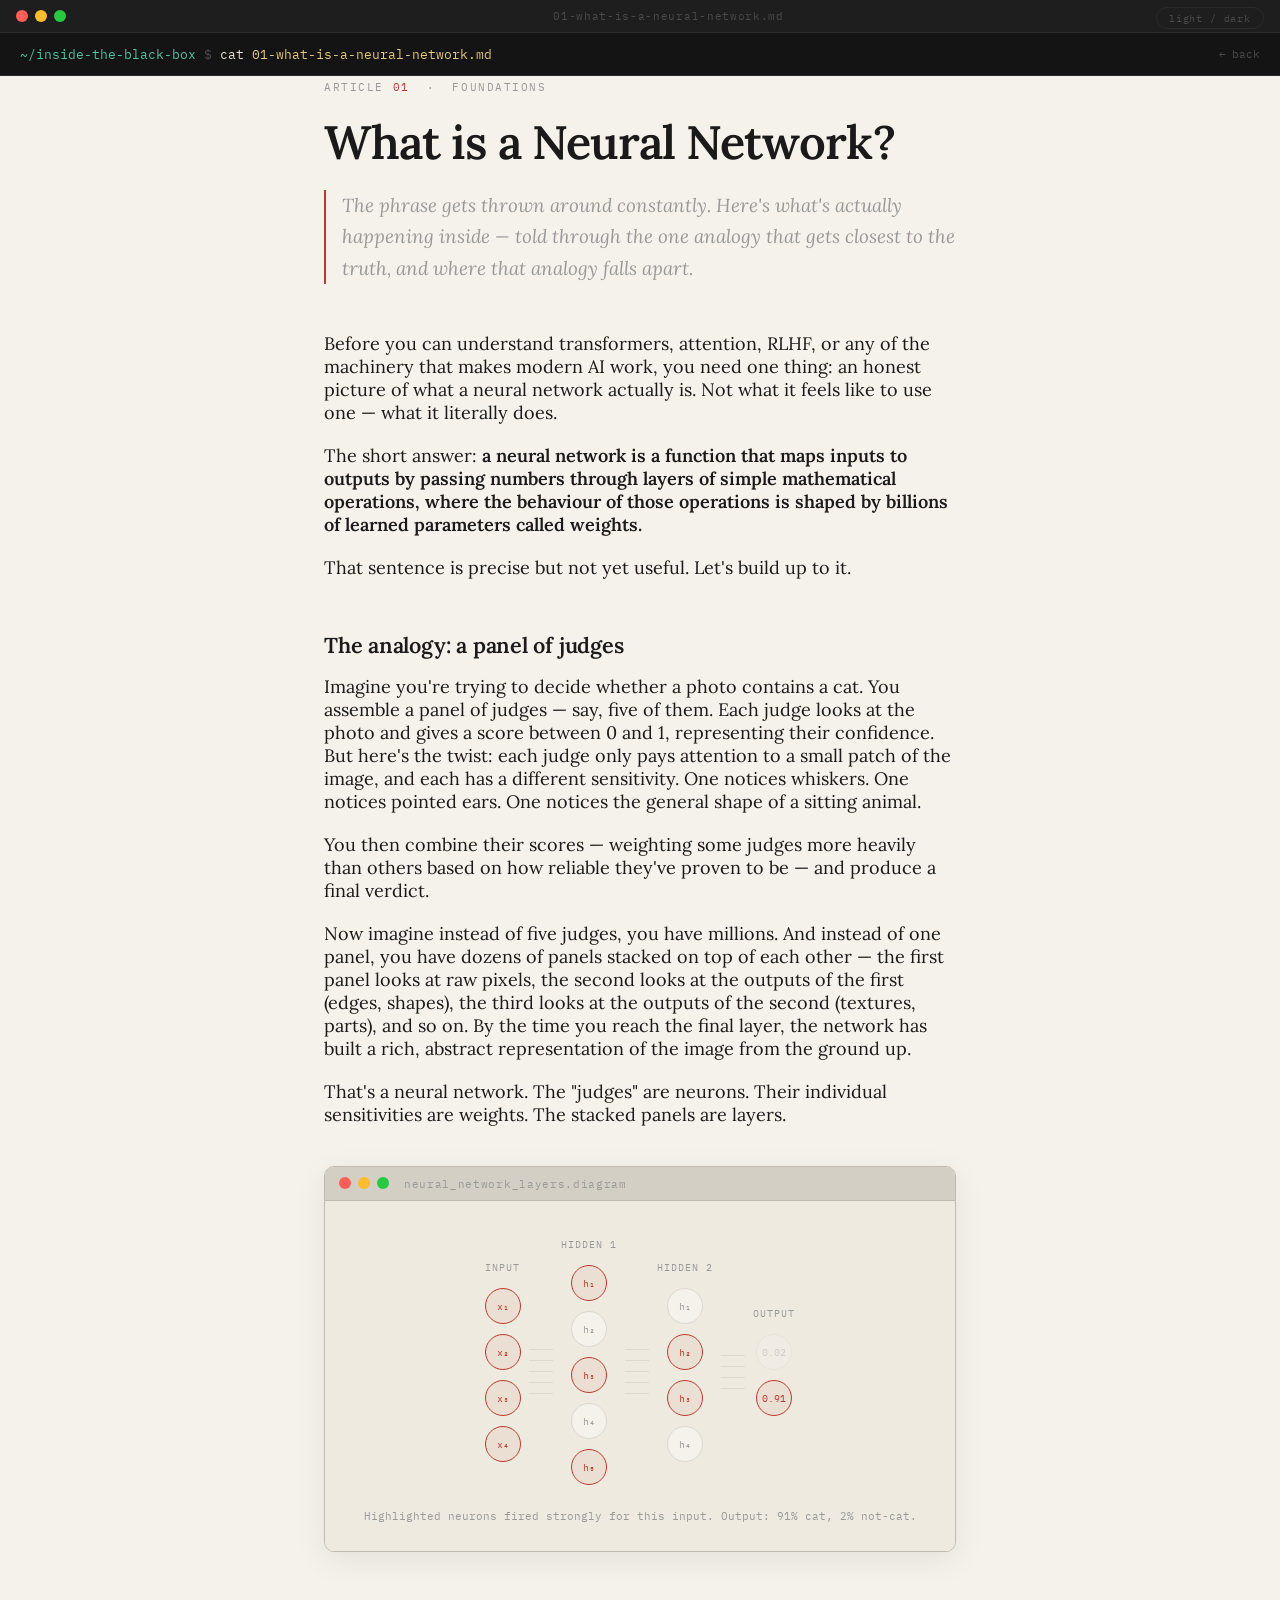
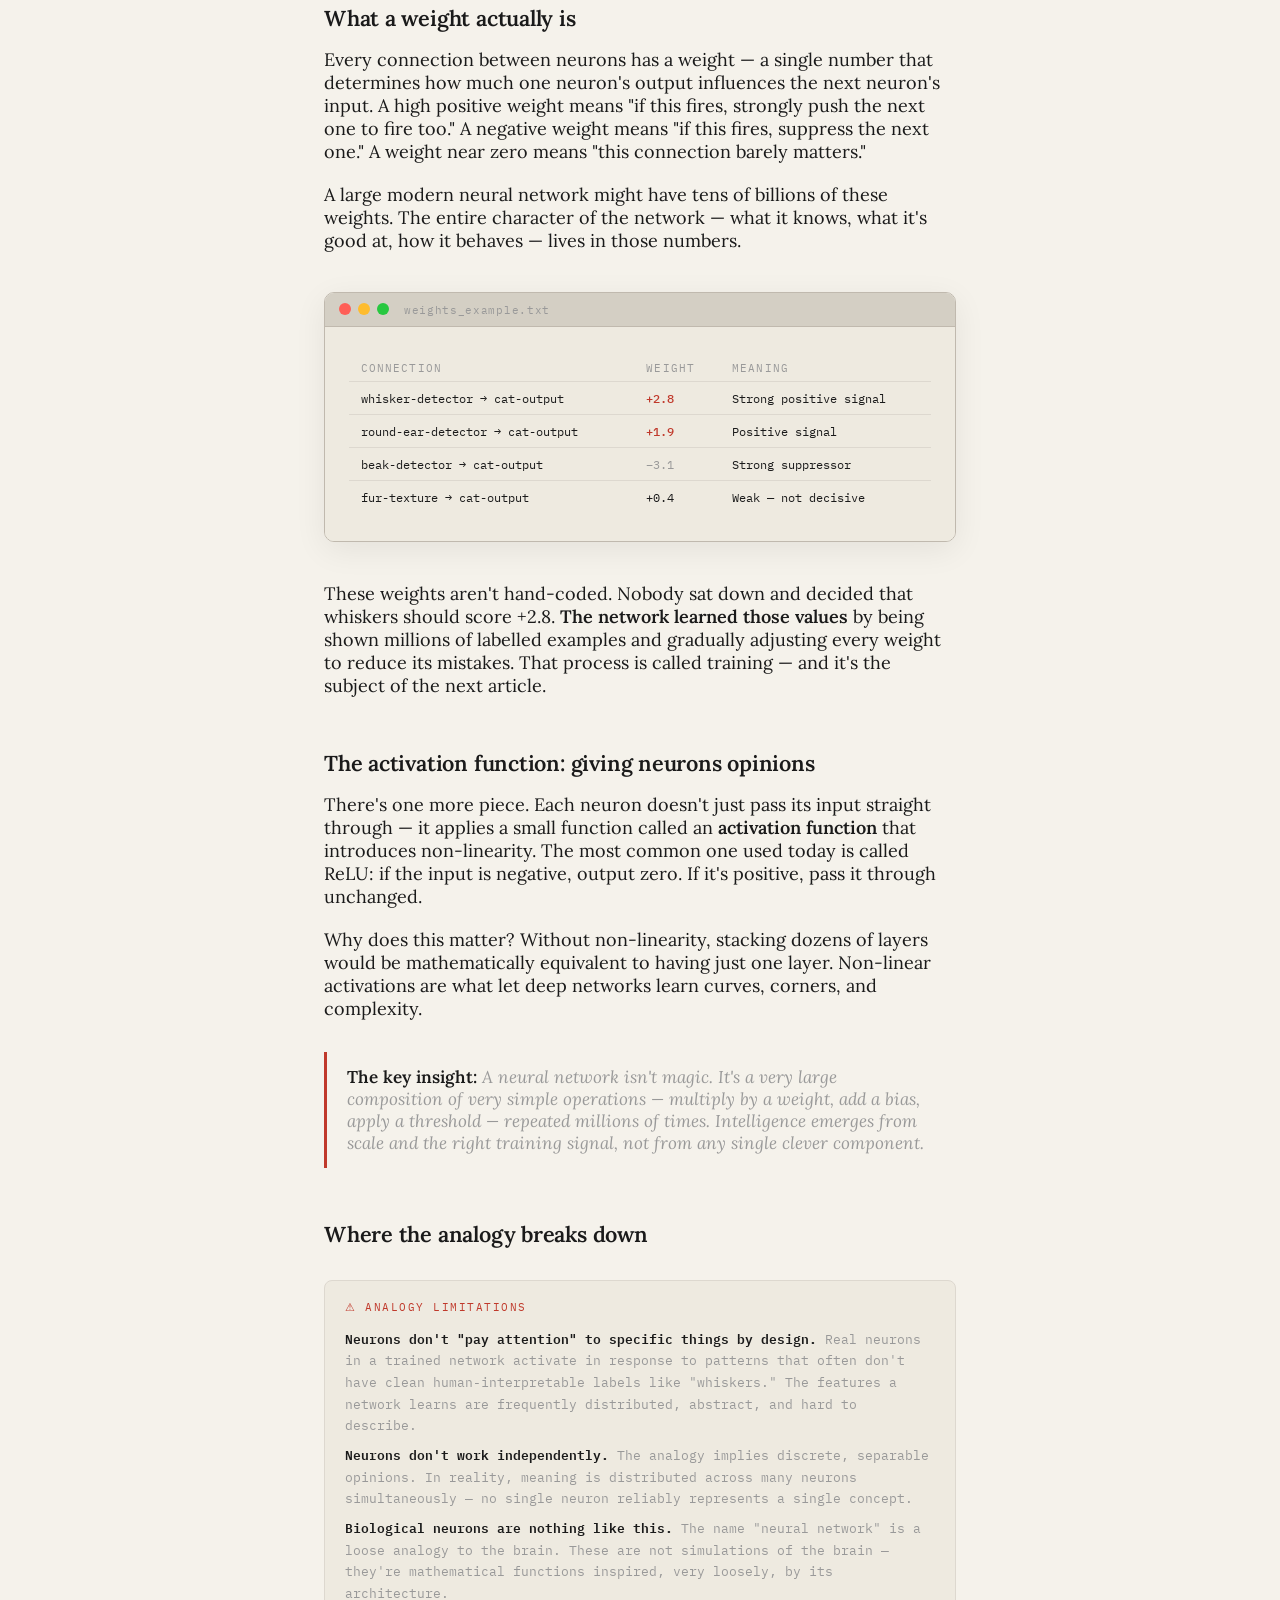
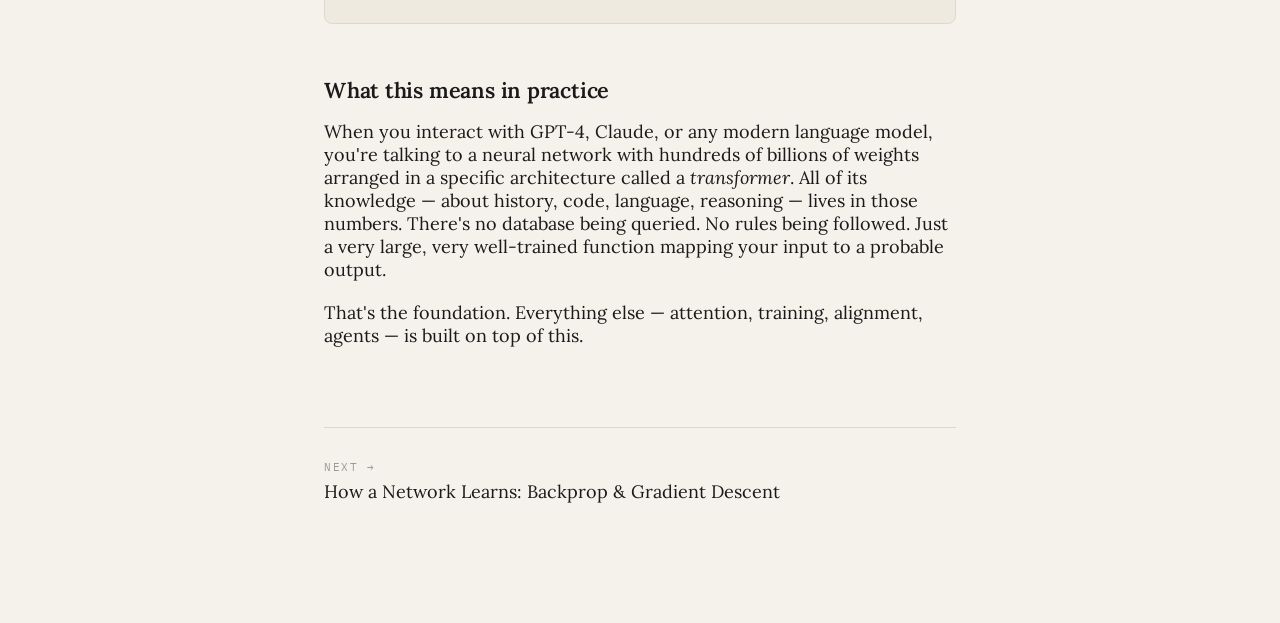
==== docs/article-01-neural-networks.html @ 547cdc75 "Initial commit — Inside the Black Box Static site with shared design system (styles.css, terminal-he" ====
<!DOCTYPE html>
<html lang="en">
<head>
<meta charset="UTF-8">
<meta name="viewport" content="width=device-width, initial-scale=1.0">
<title>What is a Neural Network? — Inside the Black Box</title>
<link rel="preconnect" href="https://fonts.googleapis.com">
<link href="https://fonts.googleapis.com/css2?family=Lora:ital,wght@0,400;0,600;1,400&family=IBM+Plex+Mono:wght@300;400;500&display=swap" rel="stylesheet">
<link rel="stylesheet" href="assets/styles.css">
<style>
  body { padding-bottom: 120px; }

  /* ── ARTICLE LAYOUT ── */
  article {
    max-width: 680px;
    margin: 0 auto;
    padding: 80px 24px 0;
    animation: fadeUp 0.5s ease both 0.1s;
  }
  @keyframes fadeUp {
    from { opacity: 0; transform: translateY(12px); }
    to   { opacity: 1; transform: translateY(0); }
  }

  .article-meta {
    font-family: 'IBM Plex Mono', monospace;
    font-size: 0.62rem;
    letter-spacing: 0.14em;
    text-transform: uppercase;
    color: var(--muted);
    margin-bottom: 20px;
  }
  .article-meta span { color: var(--accent); }

  h1 {
    font-family: 'Lora', serif;
    font-size: clamp(1.8rem, 4vw, 2.6rem);
    font-weight: 600;
    line-height: 1.2;
    letter-spacing: -0.02em;
    margin-bottom: 20px;
  }

  .lede {
    font-size: 1.05rem;
    color: var(--muted);
    font-style: italic;
    border-left: 2px solid var(--accent);
    padding-left: 16px;
    margin-bottom: 48px;
    line-height: 1.65;
  }

  h2 {
    font-family: 'Lora', serif;
    font-size: 1.2rem;
    font-weight: 600;
    margin: 52px 0 16px;
    letter-spacing: -0.01em;
  }

  p            { margin-bottom: 20px; }
  a            { color: var(--accent); text-decoration: underline; text-underline-offset: 3px; }
  strong       { font-weight: 600; }
  em           { font-style: italic; }

  /* ── ANALOGY NOTE ── */
  .analogy-note {
    background: var(--card-bg);
    border: 1px solid var(--border);
    border-radius: 8px;
    padding: 14px 18px;
    font-family: 'IBM Plex Mono', monospace;
    font-size: 0.73rem;
    color: var(--muted);
    line-height: 1.6;
    margin: 24px 0;
  }
  .analogy-note strong { color: var(--text); }

  /* ── NEURON DIAGRAM ── */
  .layers-grid {
    display: flex;
    align-items: center;
    justify-content: center;
    gap: 0;
    padding: 8px 0;
    font-family: 'IBM Plex Mono', monospace;
    font-size: 0.65rem;
    overflow-x: auto;
  }
  .layer-col   { display: flex; flex-direction: column; align-items: center; gap: 10px; }
  .layer-label {
    font-size: 0.58rem;
    letter-spacing: 0.1em;
    text-transform: uppercase;
    color: var(--muted);
    margin-bottom: 4px;
    white-space: nowrap;
  }
  .neuron {
    width: 36px; height: 36px;
    border-radius: 50%;
    border: 1.5px solid var(--border);
    background: var(--bg);
    display: flex;
    align-items: center;
    justify-content: center;
    font-size: 0.58rem;
    color: var(--muted);
  }
  .neuron.active { border-color: var(--accent); background: rgba(192,57,43,0.07); color: var(--accent); }
  .layer-arrows {
    display: flex;
    flex-direction: column;
    justify-content: center;
    gap: 10px;
    padding: 22px 8px 0;
  }
  .arrow-line { width: 24px; height: 1px; background: var(--border); }

  /* ── WEIGHT TABLE ── */
  .weight-demo {
    font-family: 'IBM Plex Mono', monospace;
    font-size: 0.68rem;
    width: 100%;
    border-collapse: collapse;
  }
  .weight-demo th {
    text-align: left;
    color: var(--muted);
    font-weight: 400;
    padding: 6px 12px;
    border-bottom: 1px solid var(--border);
    font-size: 0.6rem;
    letter-spacing: 0.1em;
    text-transform: uppercase;
  }
  .weight-demo td        { padding: 8px 12px; border-bottom: 1px solid var(--border); color: var(--text); }
  .weight-demo tr:last-child td { border-bottom: none; }
  .weight-demo .hi       { color: var(--accent); font-weight: 500; }
  .weight-demo .lo       { color: var(--muted); }

  /* ── CALLOUT ── */
  .callout {
    border-left: 3px solid var(--accent);
    padding: 14px 20px;
    margin: 32px 0;
    font-style: italic;
    font-size: 0.95rem;
    color: var(--muted);
  }
  .callout strong { color: var(--text); font-style: normal; }

  /* ── WHERE THE ANALOGY BREAKS ── */
  .breaks {
    background: var(--card-bg);
    border: 1px solid var(--border);
    border-radius: 8px;
    padding: 18px 20px;
    margin: 32px 0;
    font-family: 'IBM Plex Mono', monospace;
    font-size: 0.73rem;
    line-height: 1.65;
  }
  .breaks-title {
    font-size: 0.6rem;
    letter-spacing: 0.14em;
    text-transform: uppercase;
    color: var(--accent);
    margin-bottom: 12px;
  }
  .breaks p              { color: var(--muted); margin-bottom: 8px; font-size: 0.73rem; }
  .breaks p:last-child   { margin-bottom: 0; }
  .breaks strong         { color: var(--text); }

  /* ── NEXT ARTICLE ── */
  .next-article {
    margin-top: 80px;
    padding-top: 32px;
    border-top: 1px solid var(--border);
    display: flex;
    justify-content: space-between;
    align-items: center;
  }
  .next-label {
    font-family: 'IBM Plex Mono', monospace;
    font-size: 0.6rem;
    letter-spacing: 0.14em;
    text-transform: uppercase;
    color: var(--muted);
    margin-bottom: 6px;
  }
  .next-title {
    font-family: 'Lora', serif;
    font-size: 1rem;
    color: var(--text);
    text-decoration: none;
  }
  .next-title:hover { color: var(--accent); }
</style>
</head>
<body data-theme="light">

<!-- TERMINAL HEADER -->
<div id="terminal-header">
  <div class="terminal-titlebar">
    <div class="mac-btn red"></div>
    <div class="mac-btn yellow"></div>
    <div class="mac-btn green"></div>
    <span class="titlebar-center">01-what-is-a-neural-network.md</span>
    <div class="titlebar-right">
      <button class="toggle" onclick="toggleTheme()">light / dark</button>
    </div>
  </div>
  <div class="terminal-prompt-bar">
    <div class="prompt-left">
      <span class="p-dir">~/inside-the-black-box</span>
      <span class="p-muted">&nbsp;$&nbsp;</span>
      <span class="p-cmd">cat&nbsp;</span>
      <span class="p-file">01-what-is-a-neural-network.md</span>
    </div>
    <a class="back-link" href="index.html" id="back-btn">
      <span class="back-arrow">←</span>
      <span>back</span>
    </a>
  </div>
</div>

<article>

  <div class="article-meta">Article <span>01</span> &nbsp;·&nbsp; Foundations</div>

  <h1>What is a Neural Network?</h1>

  <p class="lede">The phrase gets thrown around constantly. Here's what's actually happening inside — told through the one analogy that gets closest to the truth, and where that analogy falls apart.</p>

  <p>Before you can understand transformers, attention, RLHF, or any of the machinery that makes modern AI work, you need one thing: an honest picture of what a neural network actually is. Not what it feels like to use one — what it literally does.</p>

  <p>The short answer: <strong>a neural network is a function that maps inputs to outputs by passing numbers through layers of simple mathematical operations, where the behaviour of those operations is shaped by billions of learned parameters called weights.</strong></p>

  <p>That sentence is precise but not yet useful. Let's build up to it.</p>

  <h2>The analogy: a panel of judges</h2>

  <p>Imagine you're trying to decide whether a photo contains a cat. You assemble a panel of judges — say, five of them. Each judge looks at the photo and gives a score between 0 and 1, representing their confidence. But here's the twist: each judge only pays attention to a small patch of the image, and each has a different sensitivity. One notices whiskers. One notices pointed ears. One notices the general shape of a sitting animal.</p>

  <p>You then combine their scores — weighting some judges more heavily than others based on how reliable they've proven to be — and produce a final verdict.</p>

  <p>Now imagine instead of five judges, you have millions. And instead of one panel, you have dozens of panels stacked on top of each other — the first panel looks at raw pixels, the second looks at the outputs of the first (edges, shapes), the third looks at the outputs of the second (textures, parts), and so on. By the time you reach the final layer, the network has built a rich, abstract representation of the image from the ground up.</p>

  <p>That's a neural network. The "judges" are neurons. Their individual sensitivities are weights. The stacked panels are layers.</p>

  <div class="mac-window">
    <div class="mac-titlebar">
      <div class="mac-btn red"></div>
      <div class="mac-btn yellow"></div>
      <div class="mac-btn green"></div>
      <span class="mac-title">neural_network_layers.diagram</span>
    </div>
    <div class="mac-body">
      <div class="layers-grid">
        <div class="layer-col">
          <div class="layer-label">Input</div>
          <div class="neuron active">x₁</div>
          <div class="neuron active">x₂</div>
          <div class="neuron active">x₃</div>
          <div class="neuron active">x₄</div>
        </div>
        <div class="layer-arrows">
          <div class="arrow-line"></div>
          <div class="arrow-line"></div>
          <div class="arrow-line"></div>
          <div class="arrow-line"></div>
          <div class="arrow-line"></div>
        </div>
        <div class="layer-col">
          <div class="layer-label">Hidden 1</div>
          <div class="neuron active">h₁</div>
          <div class="neuron">h₂</div>
          <div class="neuron active">h₃</div>
          <div class="neuron">h₄</div>
          <div class="neuron active">h₅</div>
        </div>
        <div class="layer-arrows">
          <div class="arrow-line"></div>
          <div class="arrow-line"></div>
          <div class="arrow-line"></div>
          <div class="arrow-line"></div>
          <div class="arrow-line"></div>
        </div>
        <div class="layer-col">
          <div class="layer-label">Hidden 2</div>
          <div class="neuron">h₁</div>
          <div class="neuron active">h₂</div>
          <div class="neuron active">h₃</div>
          <div class="neuron">h₄</div>
        </div>
        <div class="layer-arrows">
          <div class="arrow-line"></div>
          <div class="arrow-line"></div>
          <div class="arrow-line"></div>
          <div class="arrow-line"></div>
        </div>
        <div class="layer-col">
          <div class="layer-label">Output</div>
          <div class="neuron" style="opacity:0.35">0.02</div>
          <div class="neuron active">0.91</div>
        </div>
      </div>
      <p style="text-align:center; font-family:'IBM Plex Mono',monospace; font-size:0.6rem; color:var(--muted); margin-top:16px; margin-bottom:0;">
        Highlighted neurons fired strongly for this input. Output: 91% cat, 2% not-cat.
      </p>
    </div>
  </div>

  <h2>What a weight actually is</h2>

  <p>Every connection between neurons has a weight — a single number that determines how much one neuron's output influences the next neuron's input. A high positive weight means "if this fires, strongly push the next one to fire too." A negative weight means "if this fires, suppress the next one." A weight near zero means "this connection barely matters."</p>

  <p>A large modern neural network might have tens of billions of these weights. The entire character of the network — what it knows, what it's good at, how it behaves — lives in those numbers.</p>

  <div class="mac-window">
    <div class="mac-titlebar">
      <div class="mac-btn red"></div>
      <div class="mac-btn yellow"></div>
      <div class="mac-btn green"></div>
      <span class="mac-title">weights_example.txt</span>
    </div>
    <div class="mac-body">
      <table class="weight-demo">
        <thead>
          <tr>
            <th>Connection</th>
            <th>Weight</th>
            <th>Meaning</th>
          </tr>
        </thead>
        <tbody>
          <tr><td>whisker-detector → cat-output</td><td class="hi">+2.8</td><td>Strong positive signal</td></tr>
          <tr><td>round-ear-detector → cat-output</td><td class="hi">+1.9</td><td>Positive signal</td></tr>
          <tr><td>beak-detector → cat-output</td><td class="lo">−3.1</td><td>Strong suppressor</td></tr>
          <tr><td>fur-texture → cat-output</td><td>+0.4</td><td>Weak — not decisive</td></tr>
        </tbody>
      </table>
    </div>
  </div>

  <p>These weights aren't hand-coded. Nobody sat down and decided that whiskers should score +2.8. <strong>The network learned those values</strong> by being shown millions of labelled examples and gradually adjusting every weight to reduce its mistakes. That process is called training — and it's the subject of the next article.</p>

  <h2>The activation function: giving neurons opinions</h2>

  <p>There's one more piece. Each neuron doesn't just pass its input straight through — it applies a small function called an <strong>activation function</strong> that introduces non-linearity. The most common one used today is called ReLU: if the input is negative, output zero. If it's positive, pass it through unchanged.</p>

  <p>Why does this matter? Without non-linearity, stacking dozens of layers would be mathematically equivalent to having just one layer. Non-linear activations are what let deep networks learn curves, corners, and complexity.</p>

  <div class="callout">
    <strong>The key insight:</strong> A neural network isn't magic. It's a very large composition of very simple operations — multiply by a weight, add a bias, apply a threshold — repeated millions of times. Intelligence emerges from scale and the right training signal, not from any single clever component.
  </div>

  <h2>Where the analogy breaks down</h2>

  <div class="breaks">
    <div class="breaks-title">⚠ Analogy limitations</div>
    <p><strong>Neurons don't "pay attention" to specific things by design.</strong> Real neurons in a trained network activate in response to patterns that often don't have clean human-interpretable labels like "whiskers." The features a network learns are frequently distributed, abstract, and hard to describe.</p>
    <p><strong>Neurons don't work independently.</strong> The analogy implies discrete, separable opinions. In reality, meaning is distributed across many neurons simultaneously — no single neuron reliably represents a single concept.</p>
    <p><strong>Biological neurons are nothing like this.</strong> The name "neural network" is a loose analogy to the brain. These are not simulations of the brain — they're mathematical functions inspired, very loosely, by its architecture.</p>
  </div>

  <h2>What this means in practice</h2>

  <p>When you interact with GPT-4, Claude, or any modern language model, you're talking to a neural network with hundreds of billions of weights arranged in a specific architecture called a <em>transformer</em>. All of its knowledge — about history, code, language, reasoning — lives in those numbers. There's no database being queried. No rules being followed. Just a very large, very well-trained function mapping your input to a probable output.</p>

  <p>That's the foundation. Everything else — attention, training, alignment, agents — is built on top of this.</p>

  <div class="next-article">
    <div>
      <div class="next-label">Next →</div>
      <a class="next-title" href="#">How a Network Learns: Backprop &amp; Gradient Descent</a>
    </div>
  </div>

</article>

<script src="assets/terminal-header.js"></script>
<script>
  // Back link: animate "back" in the prompt, set flag, then navigate
  document.getElementById('back-btn').addEventListener('click', e => {
    e.preventDefault();
    const left = document.querySelector('.terminal-prompt-bar .prompt-left');
    left.innerHTML =
      `<span class="p-dir">~/inside-the-black-box</span>` +
      `<span class="p-muted">&nbsp;$&nbsp;</span>` +
      `<span class="p-cmd">back</span>`;
    sessionStorage.setItem('bb_came_back', '1');
    setTimeout(() => { window.location.href = 'index.html'; }, 600);
  });
</script>

</body>
</html>
---- docs/assets/styles.css ----
/* ============================================================
   Inside the Black Box — shared design system
   ============================================================
   Fonts expected via <link> in each page's <head>:
   Lora (400, 400i, 600)  ·  IBM Plex Mono (300, 400, 500)
   ============================================================ */

/* ── DESIGN TOKENS ── */
:root {
  --bg:                   #f5f2eb;
  --text:                 #1a1a1a;
  --muted:                #999;
  --accent:               #c0392b;
  --border:               #ddd8cf;
  --card-bg:              #eeeae0;

  /* Terminal header — always dark, never affected by light/dark toggle */
  --terminal-bg:          #141414;
  --terminal-text:        #e8e4d8;
  --terminal-muted:       #4a4a4a;
  --terminal-accent:      #4fc3a1;
  --terminal-border:      #2a2a2a;
  --window-bar:           #1e1e1e;
  --window-border:        #2e2e2e;

  /* Mac OS window chrome — diagram cards only, adapts to theme */
  --window-chrome:        #d4cfc4;
  --window-chrome-border: #c0b9ae;
}

[data-theme="dark"] {
  --bg:                   #0e0e0e;
  --text:                 #e8e4d8;
  --muted:                #555;
  --accent:               #e05a4e;
  --border:               #222;
  --card-bg:              #1a1a1a;
  --window-chrome:        #1e1e1e;
  --window-chrome-border: #2e2e2e;
}

/* ── RESET ── */
* { box-sizing: border-box; margin: 0; padding: 0; }
html { font-size: 18px; }

/* ── BASE ── */
body {
  background: var(--bg);
  color: var(--text);
  font-family: 'Lora', Georgia, serif;
  transition: background 0.4s, color 0.4s;
}

/* ── TERMINAL HEADER ──────────────────────────────────────────
   Always dark (#141414). The Mac OS three-dot buttons appear
   here on the dark window bar AND on diagram .mac-window cards
   inside articles. They share .mac-btn classes but sit on very
   different backgrounds — intentional per design spec.
   ─────────────────────────────────────────────────────────── */
#terminal-header {
  position: fixed;
  top: 0; left: 0; right: 0;
  z-index: 100;
  background: var(--terminal-bg);
  border-bottom: 1px solid var(--terminal-border);
}

.terminal-titlebar {
  background: var(--window-bar);
  padding: 9px 16px;
  display: flex;
  align-items: center;
  gap: 7px;
  border-bottom: 1px solid var(--window-border);
  position: relative; /* anchor for .titlebar-right */
}

/* Three-dot buttons — shared between header and diagram chrome */
.mac-btn        { width: 12px; height: 12px; border-radius: 50%; flex-shrink: 0; }
.mac-btn.red    { background: #ff5f57; }
.mac-btn.yellow { background: #febc2e; }
.mac-btn.green  { background: #28c840; }

.titlebar-center {
  flex: 1;
  text-align: center;
  font-family: 'IBM Plex Mono', monospace;
  font-size: 0.62rem;
  color: var(--terminal-muted);
  letter-spacing: 0.06em;
}

/* Absolutely positioned so it doesn't shift .titlebar-center */
.titlebar-right {
  position: absolute;
  right: 16px;
}

.toggle {
  background: none;
  border: 1px solid var(--terminal-border);
  border-radius: 20px;
  padding: 3px 12px;
  cursor: pointer;
  font-family: 'IBM Plex Mono', monospace;
  font-size: 0.58rem;
  color: var(--terminal-muted);
  letter-spacing: 0.08em;
  transition: all 0.2s;
}
.toggle:hover { border-color: var(--terminal-accent); color: var(--terminal-accent); }

.terminal-prompt-bar {
  padding: 10px 20px;
  font-family: 'IBM Plex Mono', monospace;
  font-size: 0.7rem;
  min-height: 40px;
  display: flex;
  align-items: center;
  justify-content: space-between;
}

/* ── PROMPT TEXT COLOURS ── */
.prompt-left { display: flex; align-items: center; }
.p-dir   { color: var(--terminal-accent); }
.p-muted { color: var(--terminal-muted); }
.p-file  { color: #e8c97a; }
.p-cmd   { color: var(--terminal-text); }

/* ── BLINKING CURSOR ── */
.cursor-inline {
  display: inline-block;
  width: 7px; height: 12px;
  background: var(--terminal-accent);
  vertical-align: middle;
  margin-left: 3px;
  animation: blink 1s step-end infinite;
}
@keyframes blink { 0%,100% { opacity: 1; } 50% { opacity: 0; } }

/* ── BACK LINK (article pages) ── */
.back-link {
  font-family: 'IBM Plex Mono', monospace;
  font-size: 0.62rem;
  color: var(--terminal-muted);
  text-decoration: none;
  display: flex;
  align-items: center;
  gap: 6px;
  padding: 4px 0;
  transition: color 0.15s;
}
.back-link:hover                { color: var(--terminal-accent); }
.back-link:hover .back-arrow    { transform: translateX(-3px); }
.back-arrow                     { transition: transform 0.15s; }

/* ── MAC WINDOW CHROME (diagram cards inside articles only) ──
   Light titlebar with coloured dots. Never used on the terminal
   header, which uses .terminal-titlebar / --window-bar instead.
   ─────────────────────────────────────────────────────────── */
.mac-window {
  border-radius: 10px;
  overflow: hidden;
  border: 1px solid var(--window-chrome-border);
  margin: 40px 0;
  box-shadow: 0 8px 32px rgba(0,0,0,0.07);
}
.mac-titlebar {
  background: var(--window-chrome);
  padding: 9px 14px;
  display: flex;
  align-items: center;
  gap: 7px;
  border-bottom: 1px solid var(--window-chrome-border);
}
.mac-title {
  font-family: 'IBM Plex Mono', monospace;
  font-size: 0.63rem;
  color: var(--muted);
  margin-left: 8px;
  letter-spacing: 0.06em;
}
.mac-body {
  background: var(--card-bg);
  padding: 28px 24px;
}
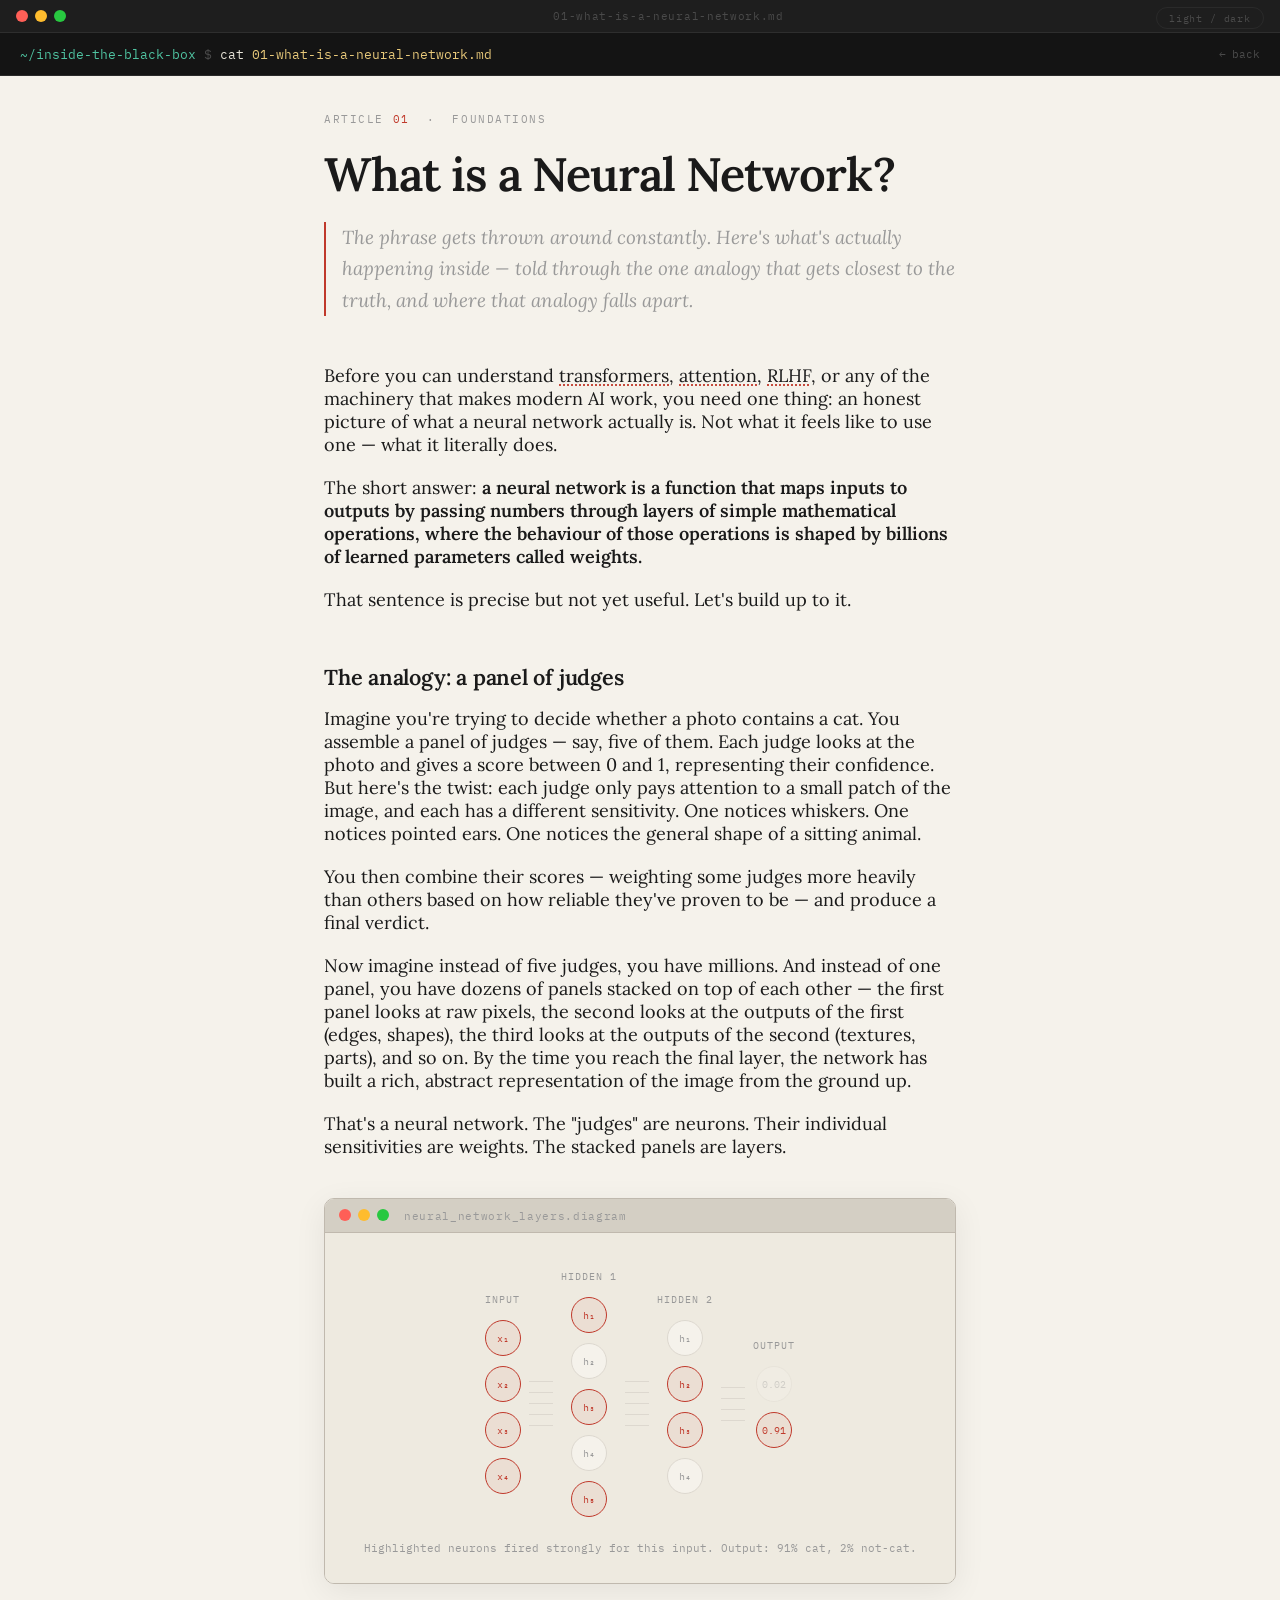
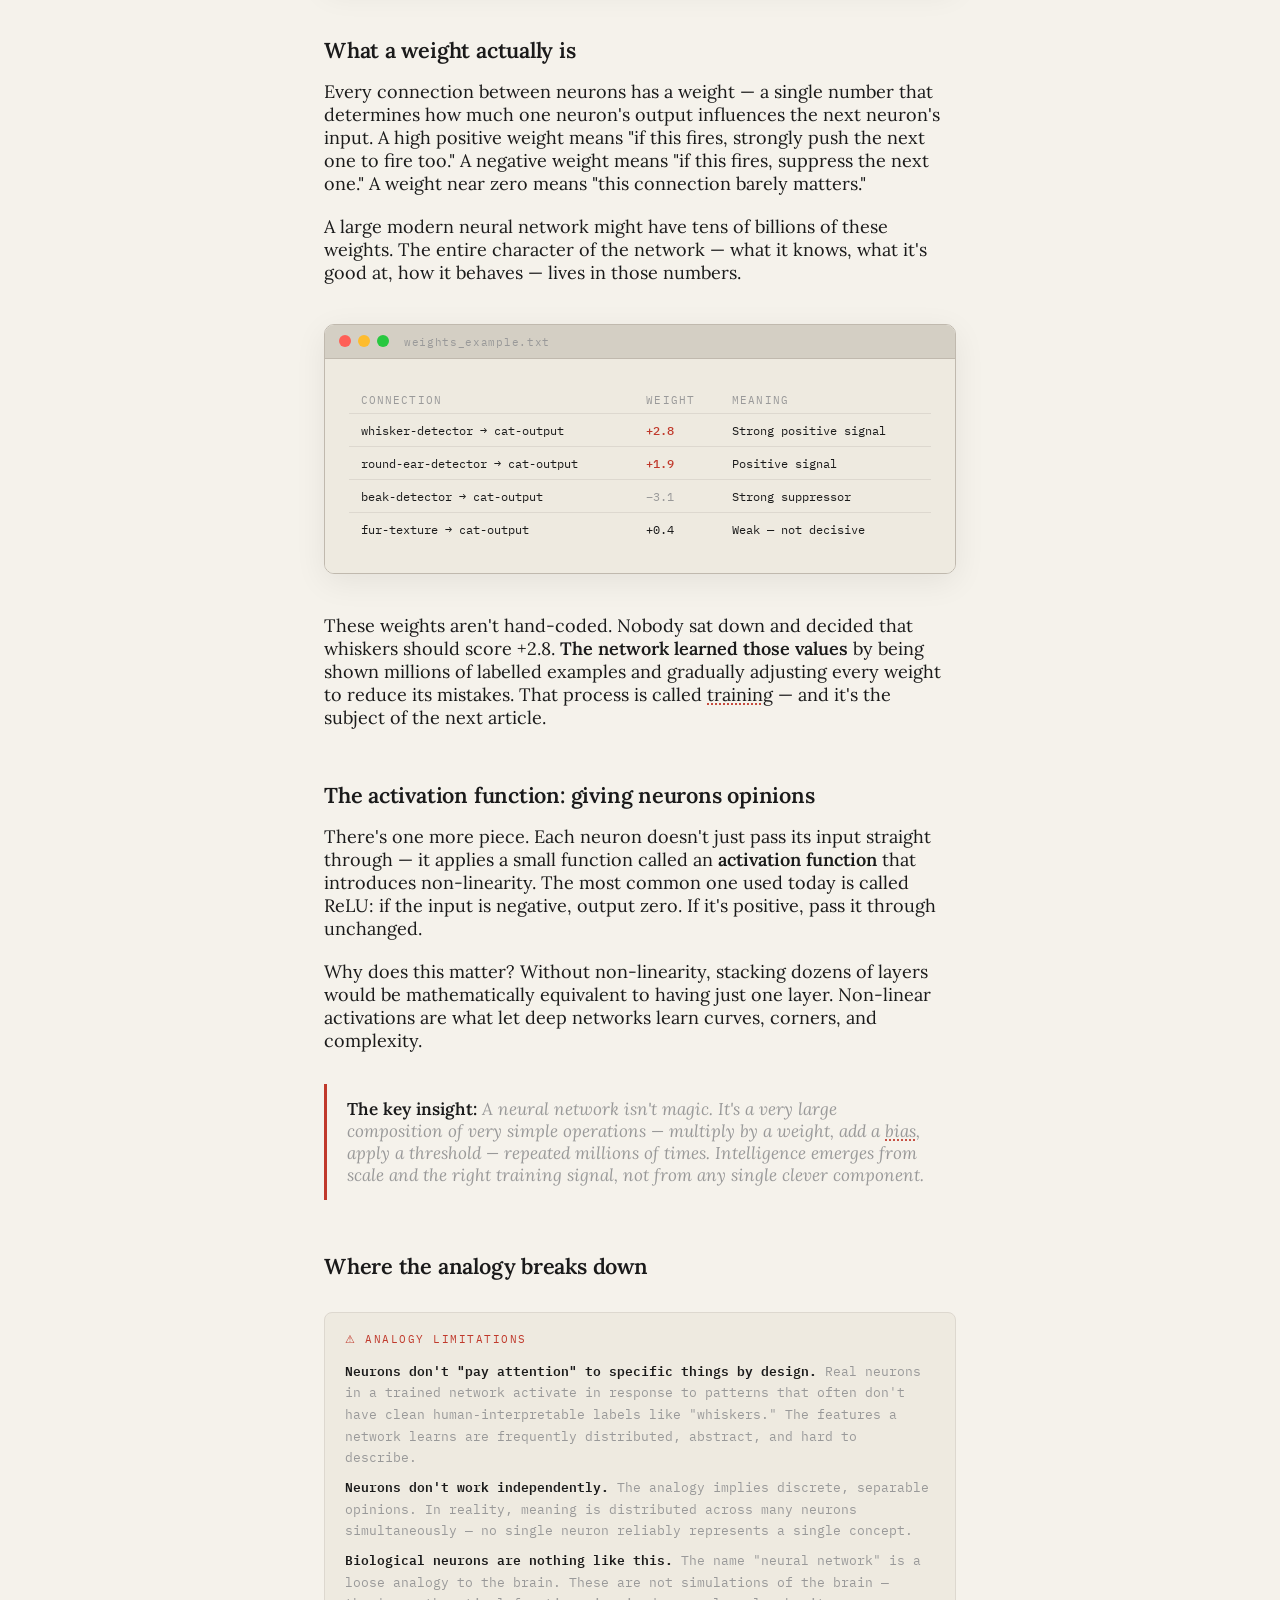
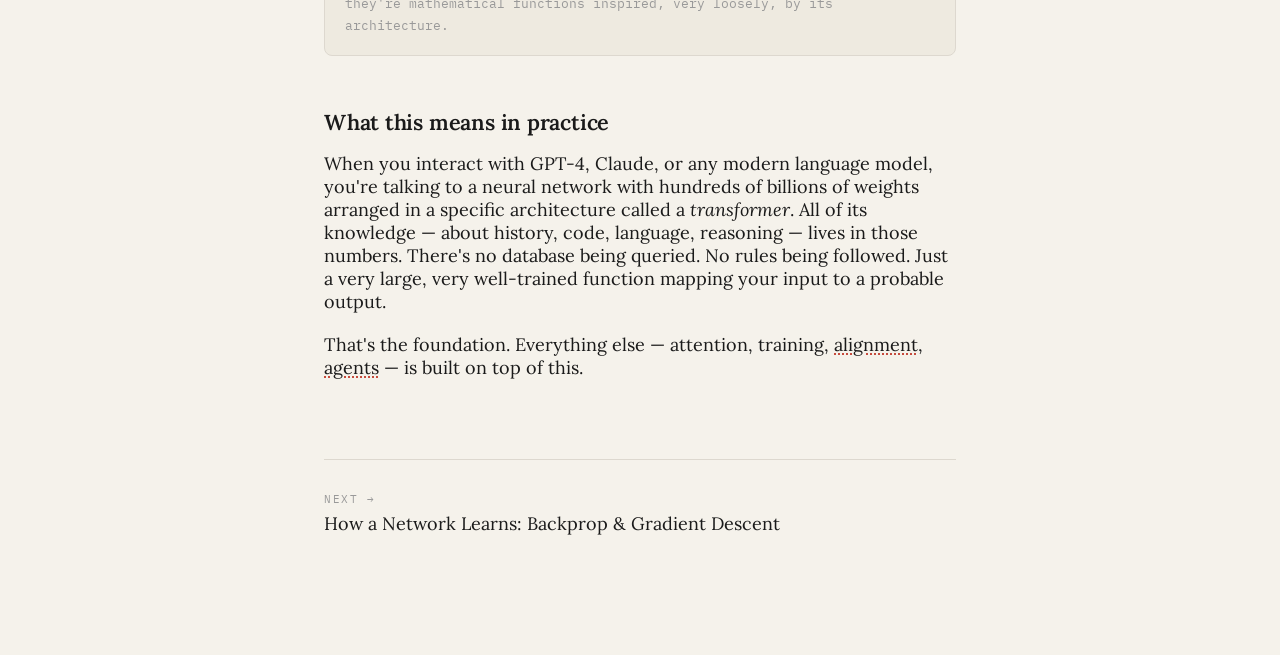
==== commit c5030d69: "Add glossary terms + persist theme across pages" ====
--- a/docs/article-01-neural-networks.html
+++ b/docs/article-01-neural-networks.html
@@ -4,6 +4,7 @@
 <meta charset="UTF-8">
 <meta name="viewport" content="width=device-width, initial-scale=1.0">
 <title>What is a Neural Network? — Inside the Black Box</title>
+<script>(function(){var t=localStorage.getItem('bb_theme');if(t)document.documentElement.setAttribute('data-theme',t);}());</script>
 <link rel="preconnect" href="https://fonts.googleapis.com">
 <link href="https://fonts.googleapis.com/css2?family=Lora:ital,wght@0,400;0,600;1,400&family=IBM+Plex+Mono:wght@300;400;500&display=swap" rel="stylesheet">
 <link rel="stylesheet" href="assets/styles.css">
@@ -11,12 +12,7 @@
   body { padding-bottom: 120px; }
 
   /* ── ARTICLE LAYOUT ── */
-  article {
-    max-width: 680px;
-    margin: 0 auto;
-    padding: 80px 24px 0;
-    animation: fadeUp 0.5s ease both 0.1s;
-  }
+  article { animation: fadeUp 0.5s ease both 0.1s; }
   @keyframes fadeUp {
     from { opacity: 0; transform: translateY(12px); }
     to   { opacity: 1; transform: translateY(0); }
@@ -235,7 +231,7 @@
 
   <p class="lede">The phrase gets thrown around constantly. Here's what's actually happening inside — told through the one analogy that gets closest to the truth, and where that analogy falls apart.</p>
 
-  <p>Before you can understand transformers, attention, RLHF, or any of the machinery that makes modern AI work, you need one thing: an honest picture of what a neural network actually is. Not what it feels like to use one — what it literally does.</p>
+  <p>Before you can understand <span class="term" data-def="The architecture used in almost all modern language models. Uses attention to process entire sequences at once rather than word-by-word.">transformers</span>, <span class="term" data-def="A mechanism that lets a model weigh how relevant each part of its input is to every other part, so it focuses on the right context when generating output.">attention</span>, <span class="term" data-def="Reinforcement Learning from Human Feedback. A training technique where humans rate model outputs, and those ratings train the model to be more helpful or safer.">RLHF</span>, or any of the machinery that makes modern AI work, you need one thing: an honest picture of what a neural network actually is. Not what it feels like to use one — what it literally does.</p>
 
   <p>The short answer: <strong>a neural network is a function that maps inputs to outputs by passing numbers through layers of simple mathematical operations, where the behaviour of those operations is shaped by billions of learned parameters called weights.</strong></p>
 
@@ -346,7 +342,7 @@
     </div>
   </div>
 
-  <p>These weights aren't hand-coded. Nobody sat down and decided that whiskers should score +2.8. <strong>The network learned those values</strong> by being shown millions of labelled examples and gradually adjusting every weight to reduce its mistakes. That process is called training — and it's the subject of the next article.</p>
+  <p>These weights aren't hand-coded. Nobody sat down and decided that whiskers should score +2.8. <strong>The network learned those values</strong> by being shown millions of labelled examples and gradually adjusting every weight to reduce its mistakes. That process is called <span class="term" data-def="The process of adjusting a model's weights by repeatedly predicting, measuring error, and nudging weights to reduce mistakes.">training</span> — and it's the subject of the next article.</p>
 
   <h2>The activation function: giving neurons opinions</h2>
 
@@ -355,7 +351,7 @@
   <p>Why does this matter? Without non-linearity, stacking dozens of layers would be mathematically equivalent to having just one layer. Non-linear activations are what let deep networks learn curves, corners, and complexity.</p>
 
   <div class="callout">
-    <strong>The key insight:</strong> A neural network isn't magic. It's a very large composition of very simple operations — multiply by a weight, add a bias, apply a threshold — repeated millions of times. Intelligence emerges from scale and the right training signal, not from any single clever component.
+    <strong>The key insight:</strong> A neural network isn't magic. It's a very large composition of very simple operations — multiply by a weight, add a <span class="term" data-def="A small offset value added at each neuron, separate from its connection weights. Lets the neuron shift its activation threshold independently of its inputs.">bias</span>, apply a threshold — repeated millions of times. Intelligence emerges from scale and the right training signal, not from any single clever component.
   </div>
 
   <h2>Where the analogy breaks down</h2>
@@ -371,7 +367,7 @@
 
   <p>When you interact with GPT-4, Claude, or any modern language model, you're talking to a neural network with hundreds of billions of weights arranged in a specific architecture called a <em>transformer</em>. All of its knowledge — about history, code, language, reasoning — lives in those numbers. There's no database being queried. No rules being followed. Just a very large, very well-trained function mapping your input to a probable output.</p>
 
-  <p>That's the foundation. Everything else — attention, training, alignment, agents — is built on top of this.</p>
+  <p>That's the foundation. Everything else — attention, training, <span class="term" data-def="The challenge of making AI systems behave according to human values and intentions — being helpful, honest, and avoiding harm.">alignment</span>, <span class="term" data-def="AI systems that take actions in the world — browsing the web, running code, making decisions — rather than just producing text.">agents</span> — is built on top of this.</p>
 
   <div class="next-article">
     <div>
@@ -395,6 +391,7 @@
     sessionStorage.setItem('bb_came_back', '1');
     setTimeout(() => { window.location.href = 'index.html'; }, 600);
   });
+  initTerms();
 </script>
 
 </body>
--- a/docs/assets/styles.css
+++ b/docs/assets/styles.css
@@ -154,6 +154,22 @@
 .back-link:hover .back-arrow    { transform: translateX(-3px); }
 .back-arrow                     { transition: transform 0.15s; }
 
+/* ── GLOSSARY TERMS ── */
+.term {
+  cursor: pointer;
+  text-decoration-line: underline;
+  text-decoration-style: dotted;
+  text-decoration-color: var(--accent);
+  text-underline-offset: 3px;
+}
+.term.active {
+  background: rgba(192,57,43,0.08);
+  border-radius: 2px;
+}
+[data-theme="dark"] .term.active {
+  background: rgba(224,90,78,0.12);
+}
+
 /* ── MAC WINDOW CHROME (diagram cards inside articles only) ──
    Light titlebar with coloured dots. Never used on the terminal
    header, which uses .terminal-titlebar / --window-bar instead.
@@ -183,4 +199,24 @@
 .mac-body {
   background: var(--card-bg);
   padding: 28px 24px;
-}
+  /* Safe zone: direct children have 24px horizontal protection from the frame.
+     For absolutely-positioned content (scale bars, etc.) use a wrapper with
+     margin: 0 48px minimum so edge-anchored elements don't bleed outside. */
+}
+
+/* ── SHARED ARTICLE BASE ── */
+article {
+  max-width: 680px;
+  margin: 0 auto;
+  /* 91px fixed header + 21px breathing room */
+  padding: 112px 24px 0;
+}
+
+/* ── DIAGRAM CAPTION (shared by all article diagram cards) ── */
+.table-caption {
+  text-align: center;
+  font-family: 'IBM Plex Mono', monospace;
+  font-size: 0.6rem;
+  color: var(--muted);
+  margin-top: 14px;
+}
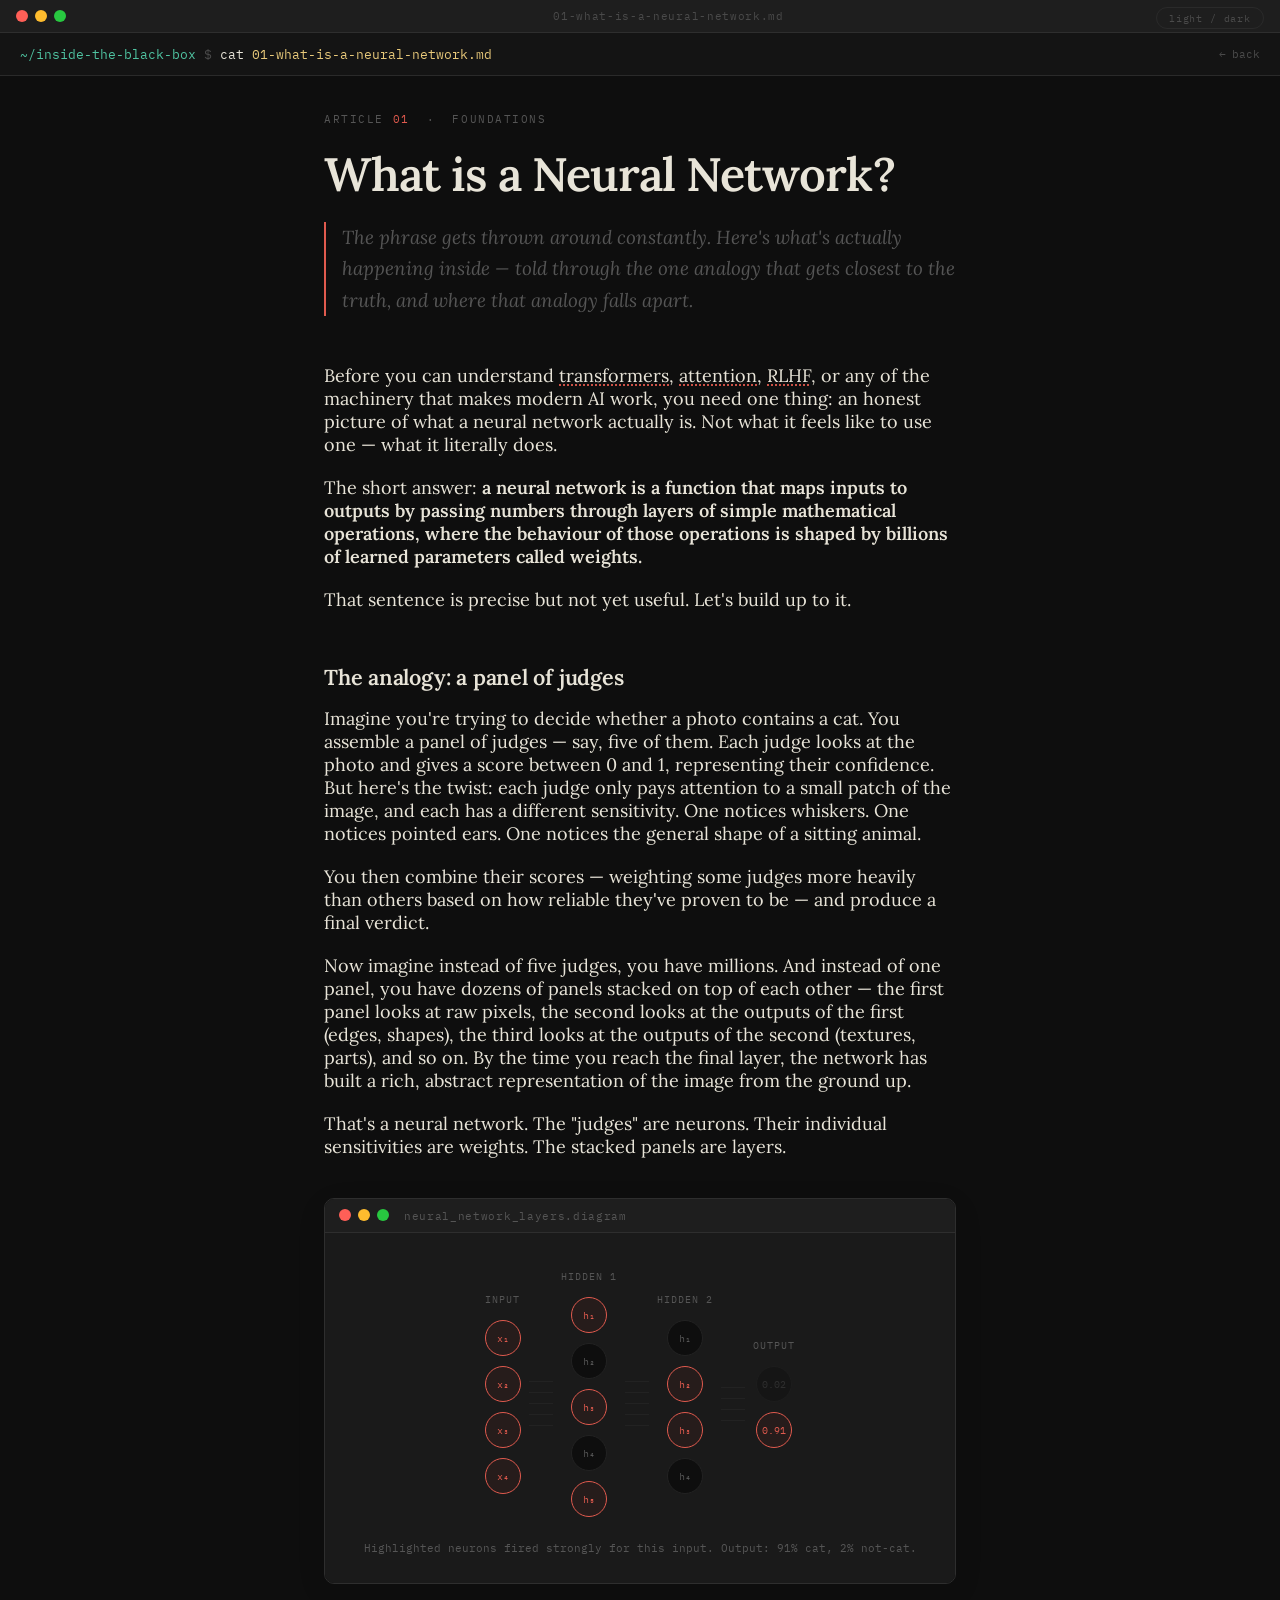
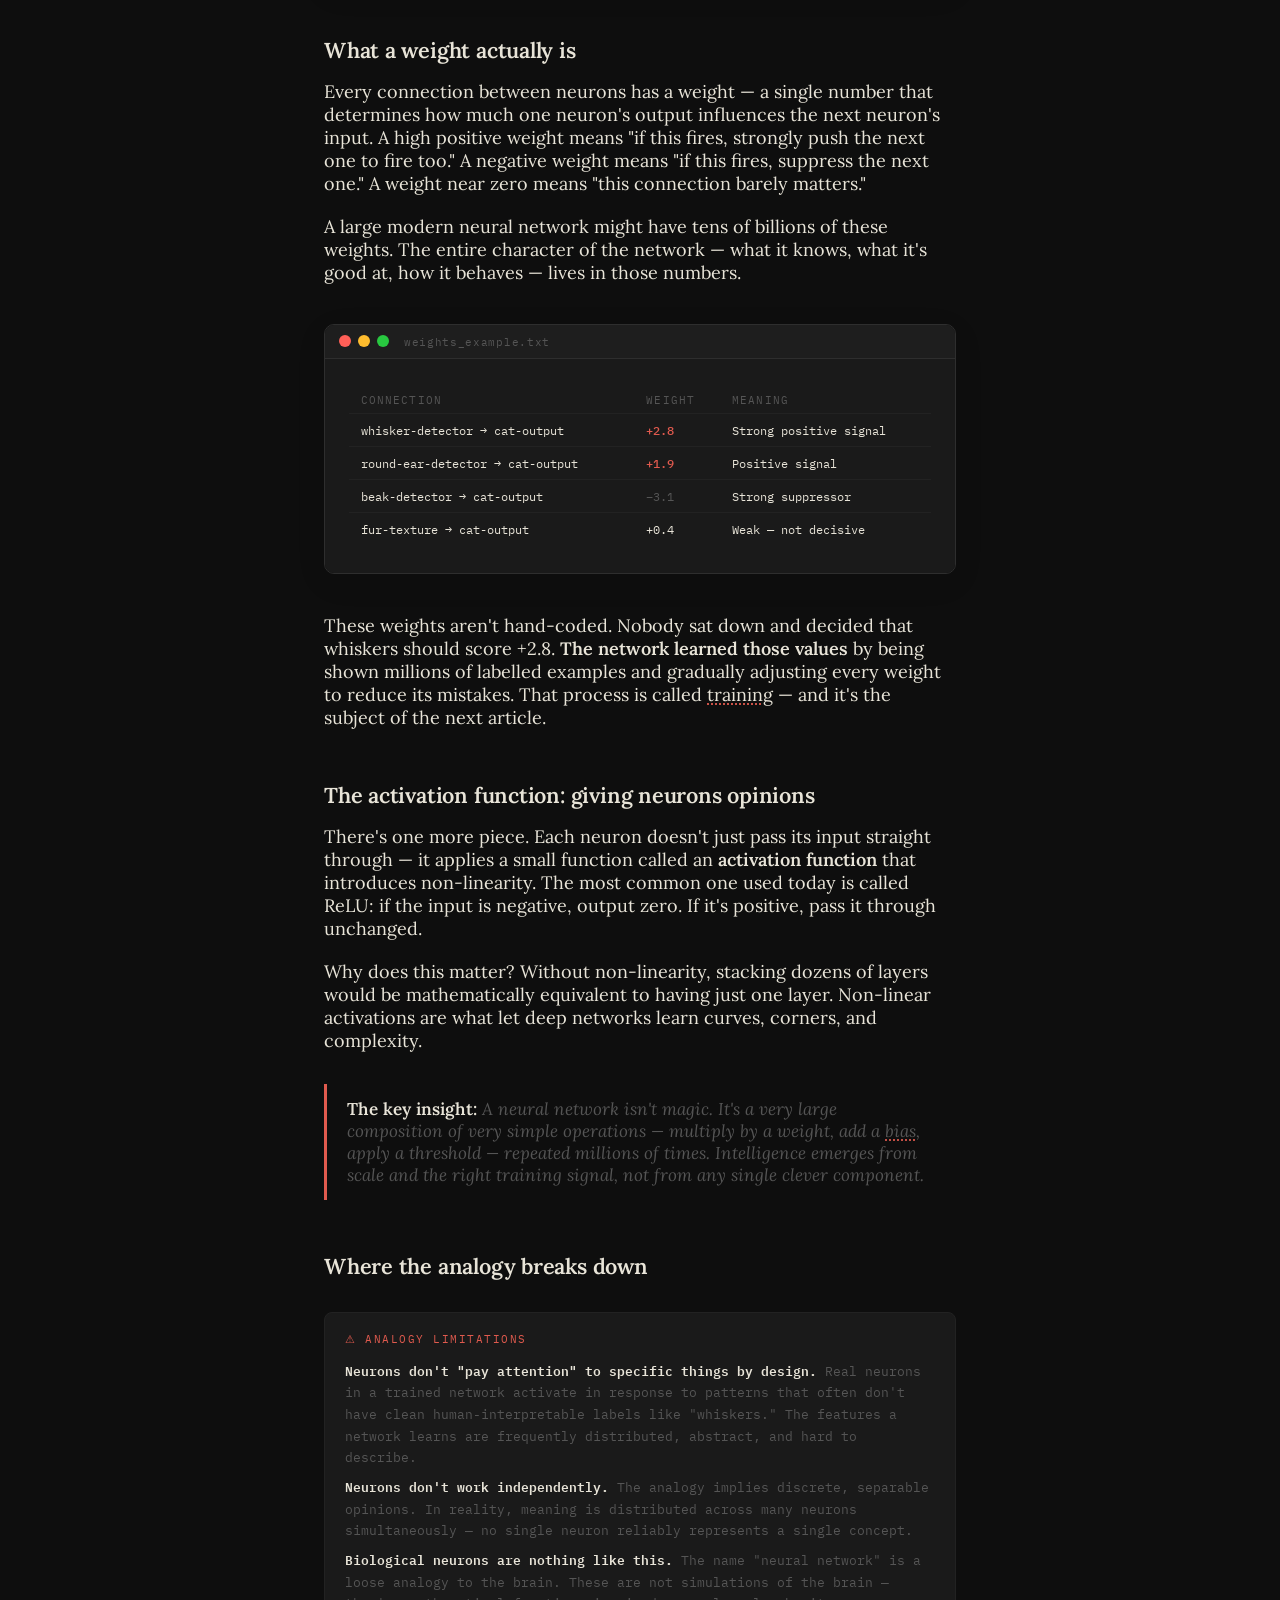
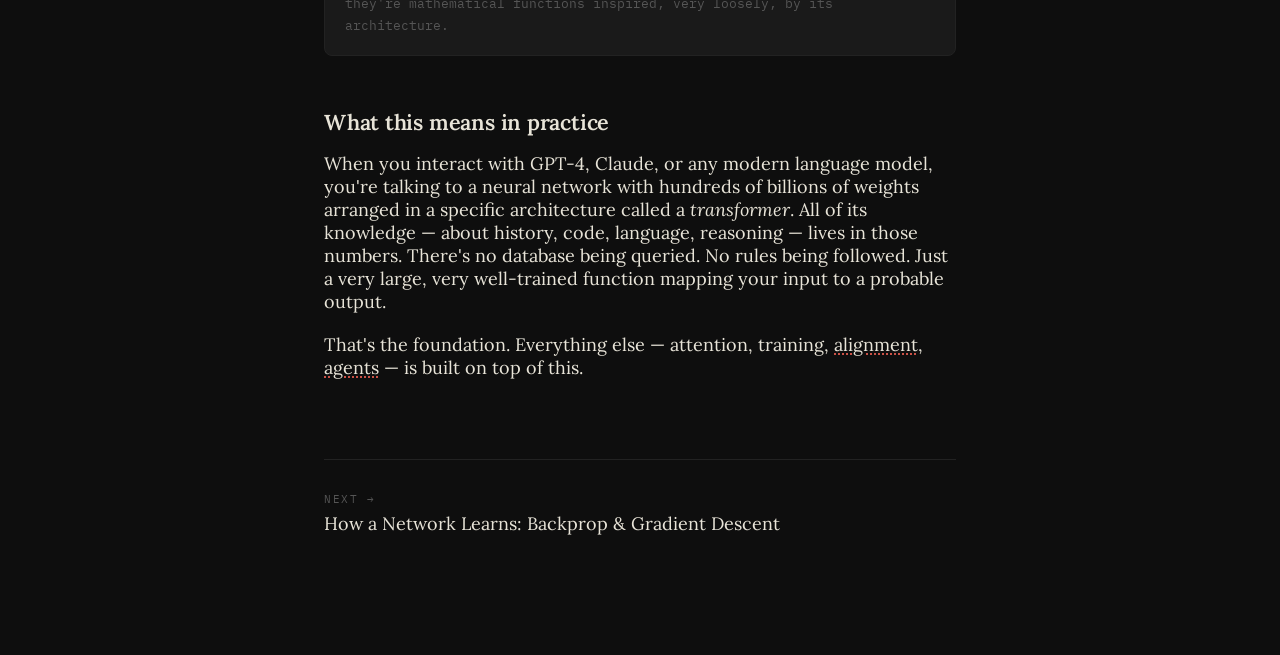
==== commit d50b7d26: "Default to dark mode" ====
--- a/docs/article-01-neural-networks.html
+++ b/docs/article-01-neural-networks.html
@@ -4,7 +4,7 @@
 <meta charset="UTF-8">
 <meta name="viewport" content="width=device-width, initial-scale=1.0">
 <title>What is a Neural Network? — Inside the Black Box</title>
-<script>(function(){var t=localStorage.getItem('bb_theme');if(t)document.documentElement.setAttribute('data-theme',t);}());</script>
+<script>(function(){var t=localStorage.getItem('bb_theme')||'dark';document.documentElement.setAttribute('data-theme',t);}());</script>
 <link rel="preconnect" href="https://fonts.googleapis.com">
 <link href="https://fonts.googleapis.com/css2?family=Lora:ital,wght@0,400;0,600;1,400&family=IBM+Plex+Mono:wght@300;400;500&display=swap" rel="stylesheet">
 <link rel="stylesheet" href="assets/styles.css">
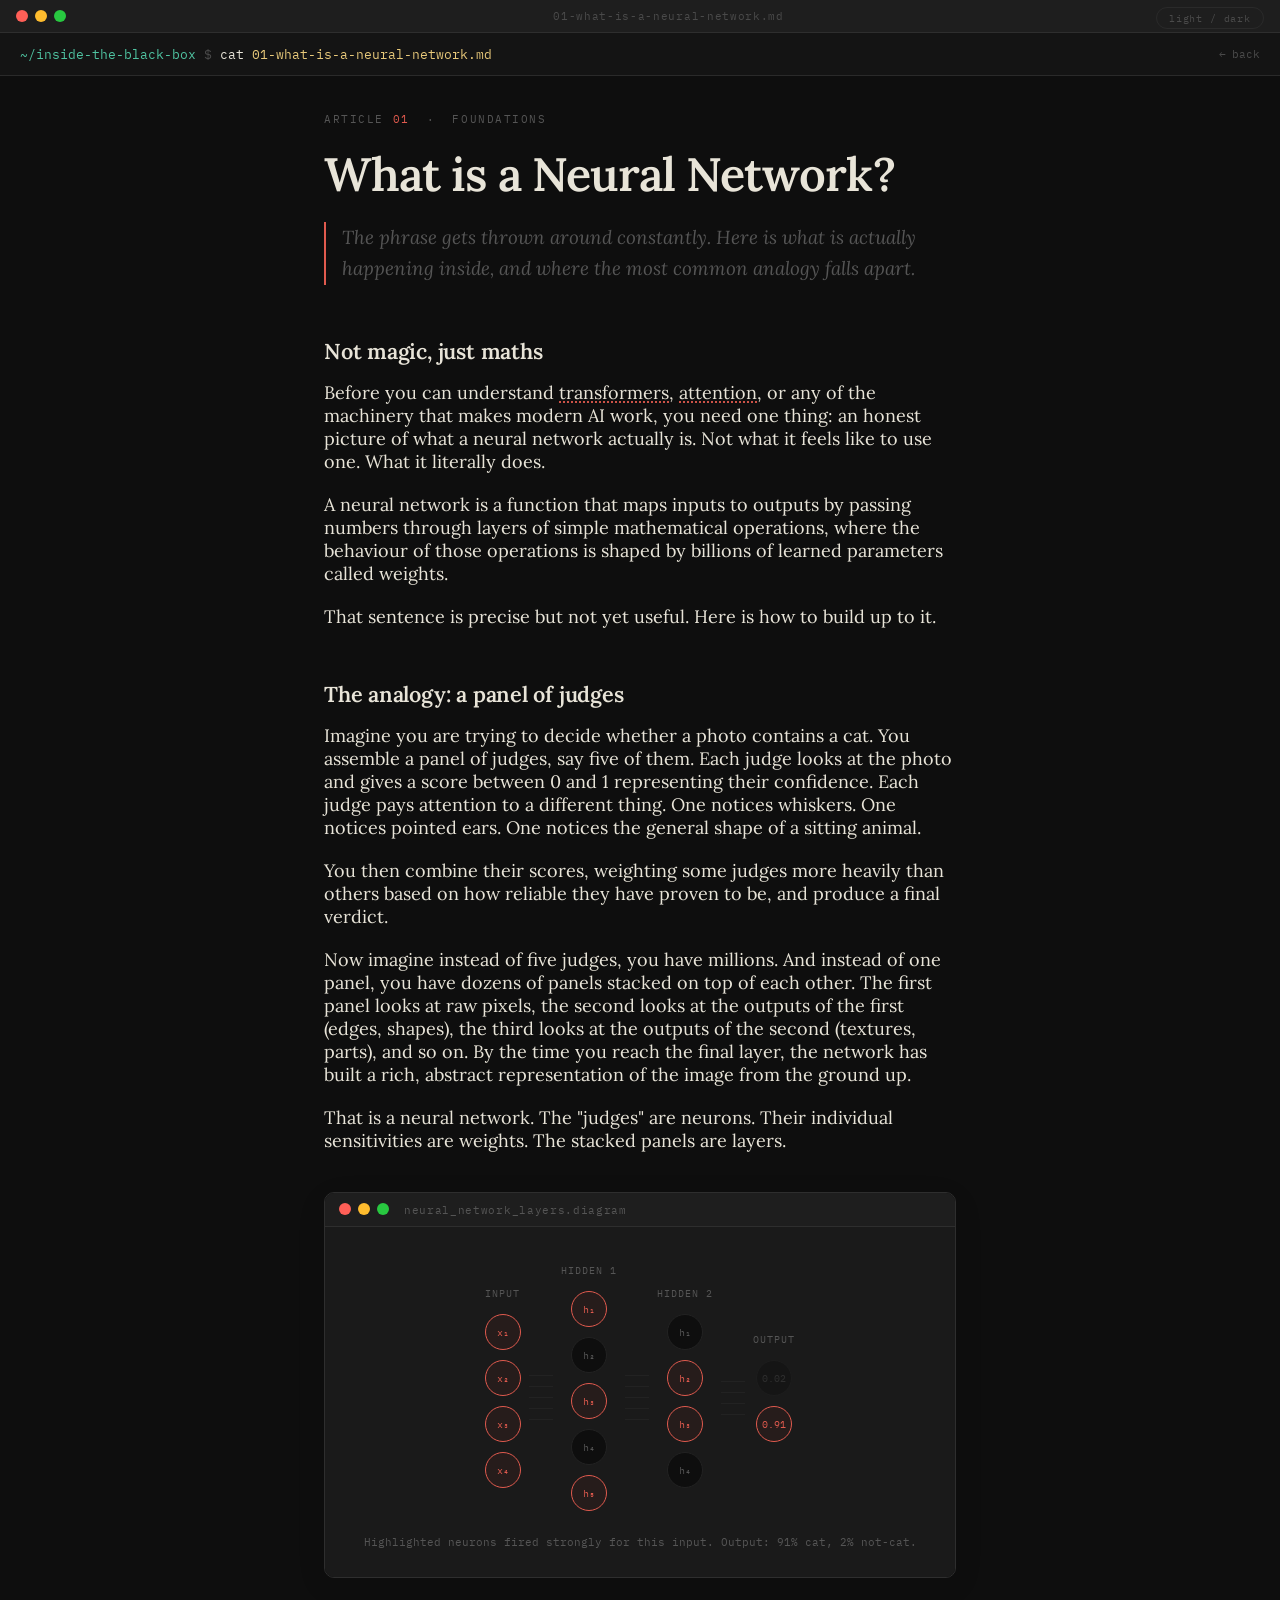
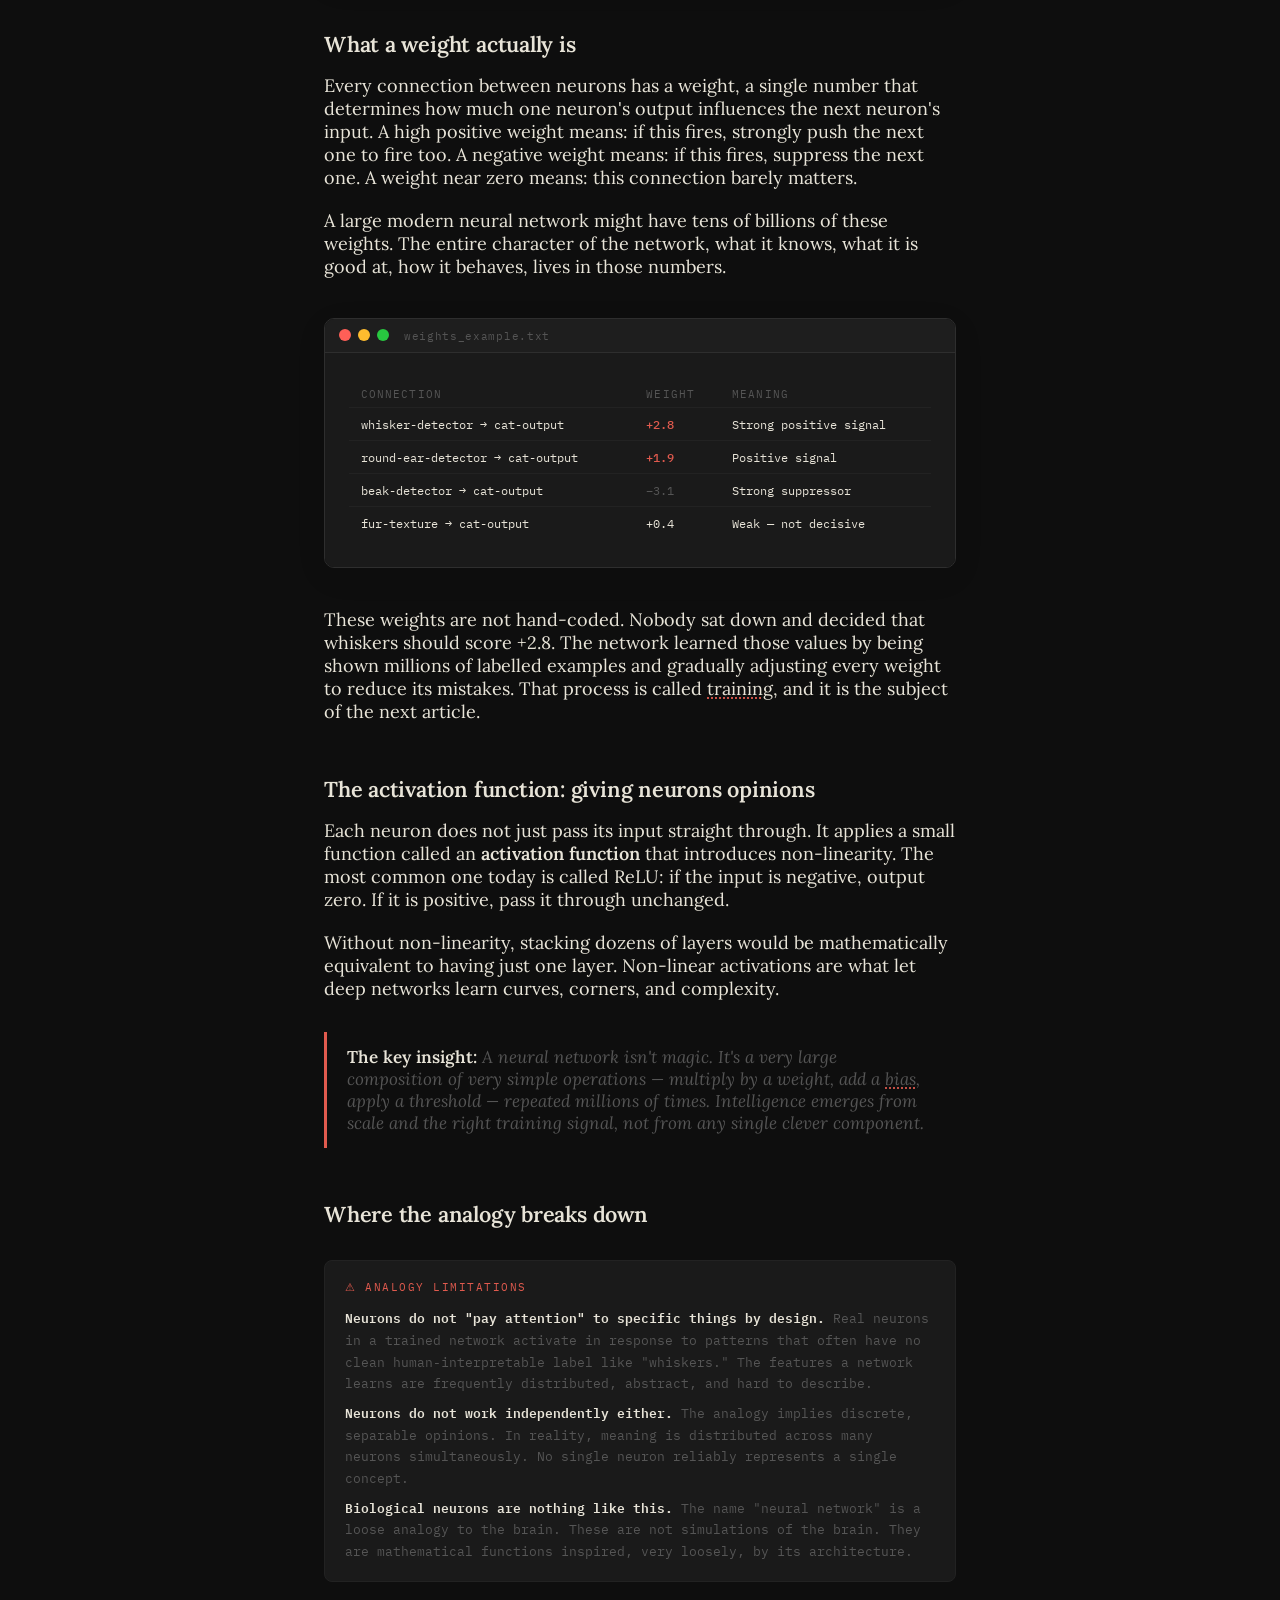
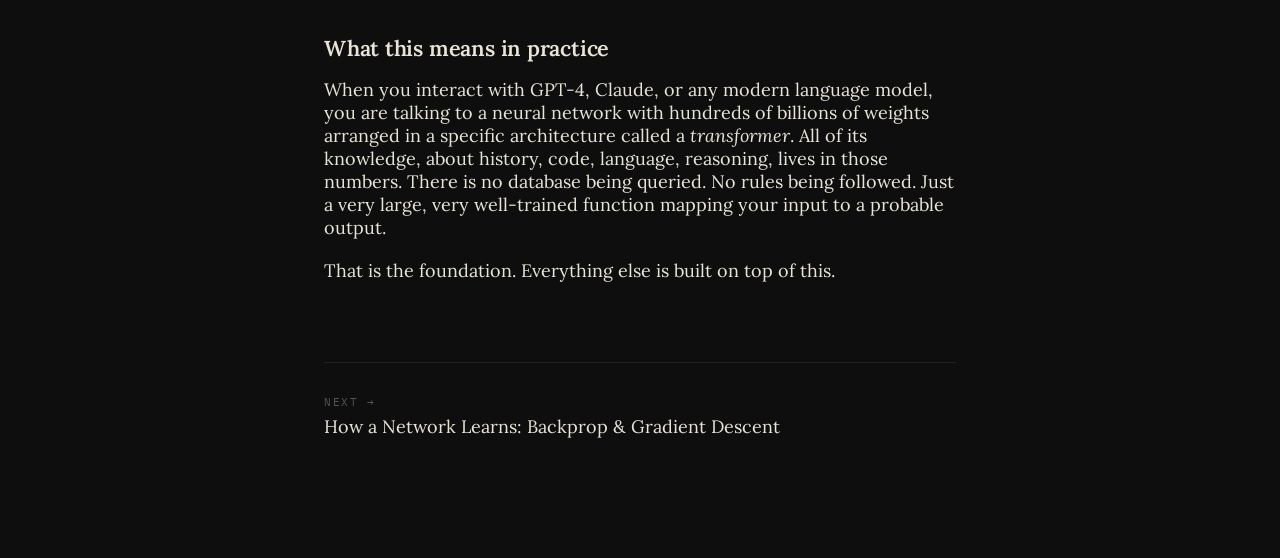
==== commit ec58f9ea: "Add articles 08–12, update index, refresh prose 01–07 - New articles: pre-training (08), alignment (" ====
--- a/docs/article-01-neural-networks.html
+++ b/docs/article-01-neural-networks.html
@@ -229,23 +229,25 @@
 
   <h1>What is a Neural Network?</h1>
 
-  <p class="lede">The phrase gets thrown around constantly. Here's what's actually happening inside — told through the one analogy that gets closest to the truth, and where that analogy falls apart.</p>
-
-  <p>Before you can understand <span class="term" data-def="The architecture used in almost all modern language models. Uses attention to process entire sequences at once rather than word-by-word.">transformers</span>, <span class="term" data-def="A mechanism that lets a model weigh how relevant each part of its input is to every other part, so it focuses on the right context when generating output.">attention</span>, <span class="term" data-def="Reinforcement Learning from Human Feedback. A training technique where humans rate model outputs, and those ratings train the model to be more helpful or safer.">RLHF</span>, or any of the machinery that makes modern AI work, you need one thing: an honest picture of what a neural network actually is. Not what it feels like to use one — what it literally does.</p>
-
-  <p>The short answer: <strong>a neural network is a function that maps inputs to outputs by passing numbers through layers of simple mathematical operations, where the behaviour of those operations is shaped by billions of learned parameters called weights.</strong></p>
-
-  <p>That sentence is precise but not yet useful. Let's build up to it.</p>
+  <p class="lede">The phrase gets thrown around constantly. Here is what is actually happening inside, and where the most common analogy falls apart.</p>
+
+  <h2>Not magic, just maths</h2>
+
+  <p>Before you can understand <span class="term" data-def="The architecture used in almost all modern language models. Uses attention to process entire sequences at once rather than word-by-word.">transformers</span>, <span class="term" data-def="A mechanism that lets a model weigh how relevant each part of its input is to every other part, so it focuses on the right context when generating output.">attention</span>, or any of the machinery that makes modern AI work, you need one thing: an honest picture of what a neural network actually is. Not what it feels like to use one. What it literally does.</p>
+
+  <p>A neural network is a function that maps inputs to outputs by passing numbers through layers of simple mathematical operations, where the behaviour of those operations is shaped by billions of learned parameters called weights.</p>
+
+  <p>That sentence is precise but not yet useful. Here is how to build up to it.</p>
 
   <h2>The analogy: a panel of judges</h2>
 
-  <p>Imagine you're trying to decide whether a photo contains a cat. You assemble a panel of judges — say, five of them. Each judge looks at the photo and gives a score between 0 and 1, representing their confidence. But here's the twist: each judge only pays attention to a small patch of the image, and each has a different sensitivity. One notices whiskers. One notices pointed ears. One notices the general shape of a sitting animal.</p>
-
-  <p>You then combine their scores — weighting some judges more heavily than others based on how reliable they've proven to be — and produce a final verdict.</p>
-
-  <p>Now imagine instead of five judges, you have millions. And instead of one panel, you have dozens of panels stacked on top of each other — the first panel looks at raw pixels, the second looks at the outputs of the first (edges, shapes), the third looks at the outputs of the second (textures, parts), and so on. By the time you reach the final layer, the network has built a rich, abstract representation of the image from the ground up.</p>
-
-  <p>That's a neural network. The "judges" are neurons. Their individual sensitivities are weights. The stacked panels are layers.</p>
+  <p>Imagine you are trying to decide whether a photo contains a cat. You assemble a panel of judges, say five of them. Each judge looks at the photo and gives a score between 0 and 1 representing their confidence. Each judge pays attention to a different thing. One notices whiskers. One notices pointed ears. One notices the general shape of a sitting animal.</p>
+
+  <p>You then combine their scores, weighting some judges more heavily than others based on how reliable they have proven to be, and produce a final verdict.</p>
+
+  <p>Now imagine instead of five judges, you have millions. And instead of one panel, you have dozens of panels stacked on top of each other. The first panel looks at raw pixels, the second looks at the outputs of the first (edges, shapes), the third looks at the outputs of the second (textures, parts), and so on. By the time you reach the final layer, the network has built a rich, abstract representation of the image from the ground up.</p>
+
+  <p>That is a neural network. The "judges" are neurons. Their individual sensitivities are weights. The stacked panels are layers.</p>
 
   <div class="mac-window">
     <div class="mac-titlebar">
@@ -312,9 +314,9 @@
 
   <h2>What a weight actually is</h2>
 
-  <p>Every connection between neurons has a weight — a single number that determines how much one neuron's output influences the next neuron's input. A high positive weight means "if this fires, strongly push the next one to fire too." A negative weight means "if this fires, suppress the next one." A weight near zero means "this connection barely matters."</p>
-
-  <p>A large modern neural network might have tens of billions of these weights. The entire character of the network — what it knows, what it's good at, how it behaves — lives in those numbers.</p>
+  <p>Every connection between neurons has a weight, a single number that determines how much one neuron's output influences the next neuron's input. A high positive weight means: if this fires, strongly push the next one to fire too. A negative weight means: if this fires, suppress the next one. A weight near zero means: this connection barely matters.</p>
+
+  <p>A large modern neural network might have tens of billions of these weights. The entire character of the network, what it knows, what it is good at, how it behaves, lives in those numbers.</p>
 
   <div class="mac-window">
     <div class="mac-titlebar">
@@ -342,13 +344,13 @@
     </div>
   </div>
 
-  <p>These weights aren't hand-coded. Nobody sat down and decided that whiskers should score +2.8. <strong>The network learned those values</strong> by being shown millions of labelled examples and gradually adjusting every weight to reduce its mistakes. That process is called <span class="term" data-def="The process of adjusting a model's weights by repeatedly predicting, measuring error, and nudging weights to reduce mistakes.">training</span> — and it's the subject of the next article.</p>
+  <p>These weights are not hand-coded. Nobody sat down and decided that whiskers should score +2.8. The network learned those values by being shown millions of labelled examples and gradually adjusting every weight to reduce its mistakes. That process is called <span class="term" data-def="The process of adjusting a model's weights by repeatedly predicting, measuring error, and nudging weights to reduce mistakes.">training</span>, and it is the subject of the next article.</p>
 
   <h2>The activation function: giving neurons opinions</h2>
 
-  <p>There's one more piece. Each neuron doesn't just pass its input straight through — it applies a small function called an <strong>activation function</strong> that introduces non-linearity. The most common one used today is called ReLU: if the input is negative, output zero. If it's positive, pass it through unchanged.</p>
-
-  <p>Why does this matter? Without non-linearity, stacking dozens of layers would be mathematically equivalent to having just one layer. Non-linear activations are what let deep networks learn curves, corners, and complexity.</p>
+  <p>Each neuron does not just pass its input straight through. It applies a small function called an <strong>activation function</strong> that introduces non-linearity. The most common one today is called ReLU: if the input is negative, output zero. If it is positive, pass it through unchanged.</p>
+
+  <p>Without non-linearity, stacking dozens of layers would be mathematically equivalent to having just one layer. Non-linear activations are what let deep networks learn curves, corners, and complexity.</p>
 
   <div class="callout">
     <strong>The key insight:</strong> A neural network isn't magic. It's a very large composition of very simple operations — multiply by a weight, add a <span class="term" data-def="A small offset value added at each neuron, separate from its connection weights. Lets the neuron shift its activation threshold independently of its inputs.">bias</span>, apply a threshold — repeated millions of times. Intelligence emerges from scale and the right training signal, not from any single clever component.
@@ -358,21 +360,21 @@
 
   <div class="breaks">
     <div class="breaks-title">⚠ Analogy limitations</div>
-    <p><strong>Neurons don't "pay attention" to specific things by design.</strong> Real neurons in a trained network activate in response to patterns that often don't have clean human-interpretable labels like "whiskers." The features a network learns are frequently distributed, abstract, and hard to describe.</p>
-    <p><strong>Neurons don't work independently.</strong> The analogy implies discrete, separable opinions. In reality, meaning is distributed across many neurons simultaneously — no single neuron reliably represents a single concept.</p>
-    <p><strong>Biological neurons are nothing like this.</strong> The name "neural network" is a loose analogy to the brain. These are not simulations of the brain — they're mathematical functions inspired, very loosely, by its architecture.</p>
+    <p><strong>Neurons do not "pay attention" to specific things by design.</strong> Real neurons in a trained network activate in response to patterns that often have no clean human-interpretable label like "whiskers." The features a network learns are frequently distributed, abstract, and hard to describe.</p>
+    <p><strong>Neurons do not work independently either.</strong> The analogy implies discrete, separable opinions. In reality, meaning is distributed across many neurons simultaneously. No single neuron reliably represents a single concept.</p>
+    <p><strong>Biological neurons are nothing like this.</strong> The name "neural network" is a loose analogy to the brain. These are not simulations of the brain. They are mathematical functions inspired, very loosely, by its architecture.</p>
   </div>
 
   <h2>What this means in practice</h2>
 
-  <p>When you interact with GPT-4, Claude, or any modern language model, you're talking to a neural network with hundreds of billions of weights arranged in a specific architecture called a <em>transformer</em>. All of its knowledge — about history, code, language, reasoning — lives in those numbers. There's no database being queried. No rules being followed. Just a very large, very well-trained function mapping your input to a probable output.</p>
-
-  <p>That's the foundation. Everything else — attention, training, <span class="term" data-def="The challenge of making AI systems behave according to human values and intentions — being helpful, honest, and avoiding harm.">alignment</span>, <span class="term" data-def="AI systems that take actions in the world — browsing the web, running code, making decisions — rather than just producing text.">agents</span> — is built on top of this.</p>
+  <p>When you interact with GPT-4, Claude, or any modern language model, you are talking to a neural network with hundreds of billions of weights arranged in a specific architecture called a <em>transformer</em>. All of its knowledge, about history, code, language, reasoning, lives in those numbers. There is no database being queried. No rules being followed. Just a very large, very well-trained function mapping your input to a probable output.</p>
+
+  <p>That is the foundation. Everything else is built on top of this.</p>
 
   <div class="next-article">
     <div>
       <div class="next-label">Next →</div>
-      <a class="next-title" href="#">How a Network Learns: Backprop &amp; Gradient Descent</a>
+      <a class="next-title" href="article-02-backprop-and-gradient-descent.html">How a Network Learns: Backprop &amp; Gradient Descent</a>
     </div>
   </div>
 
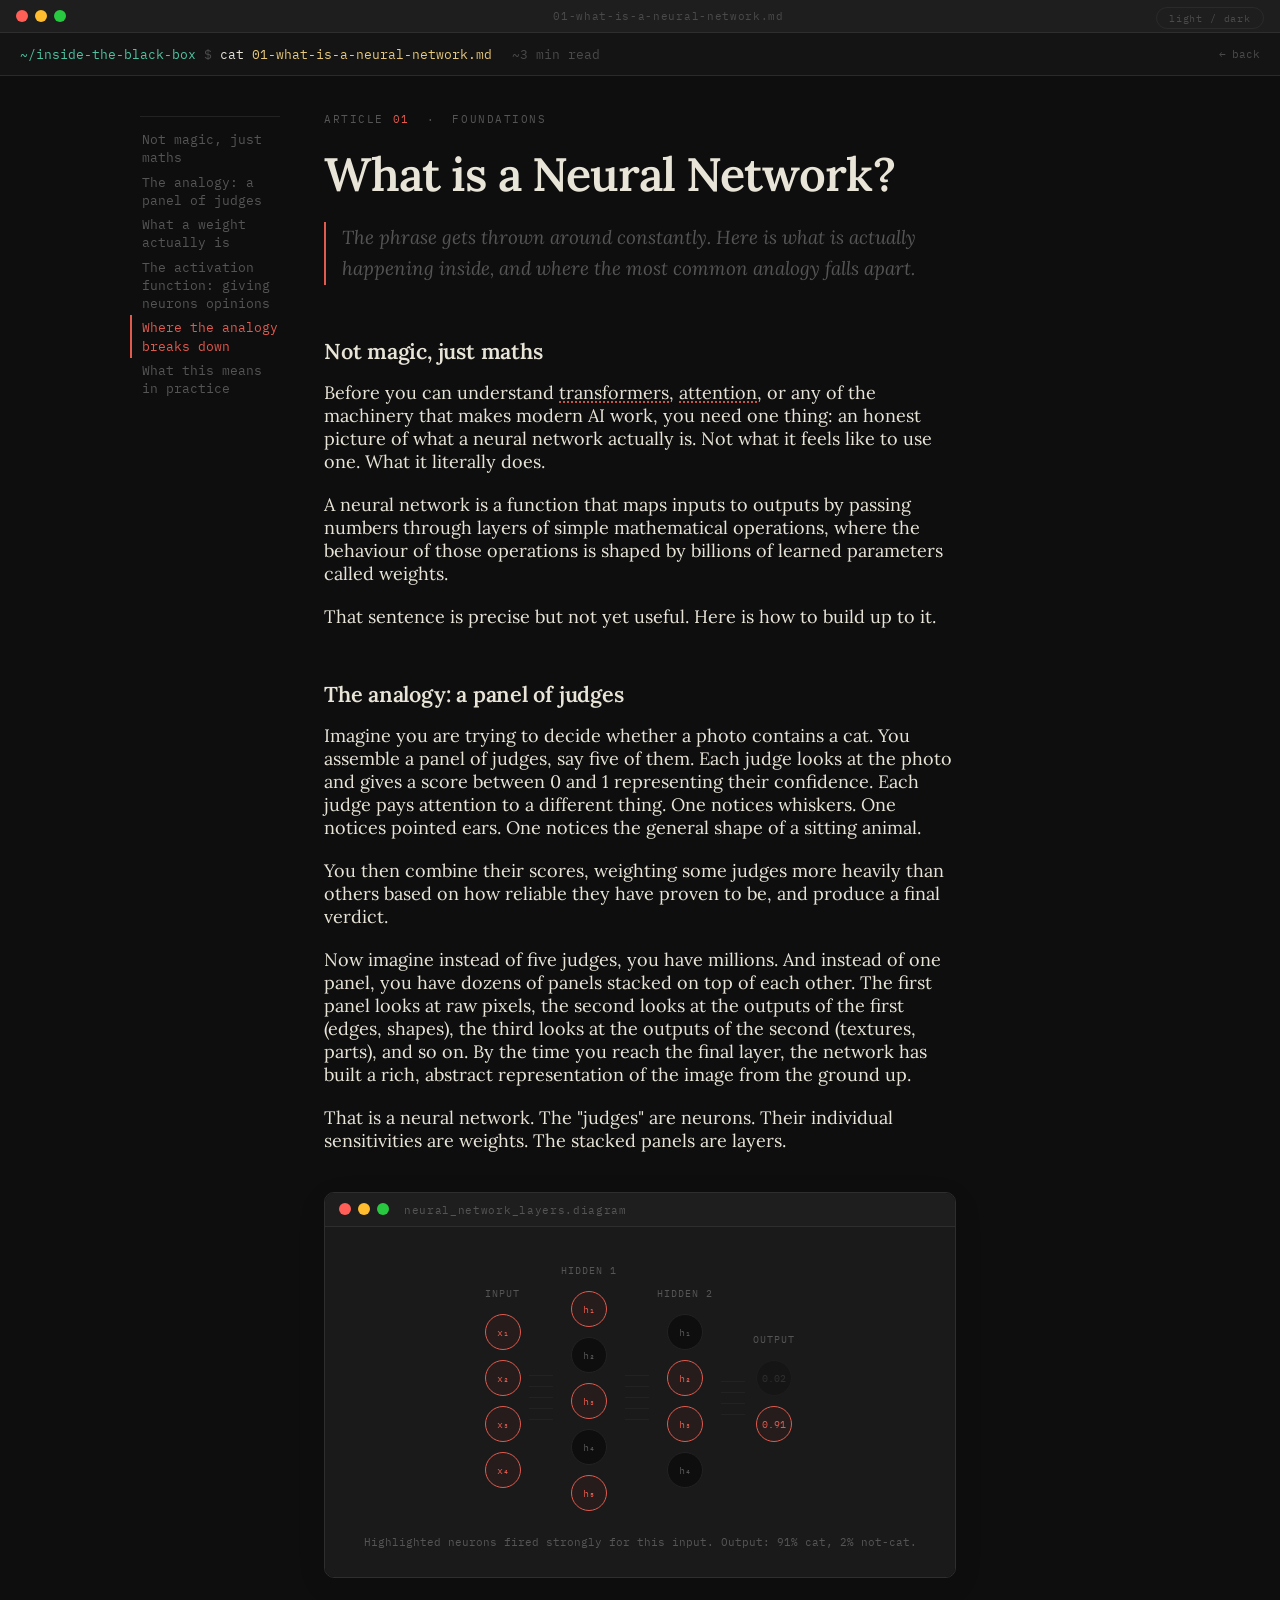
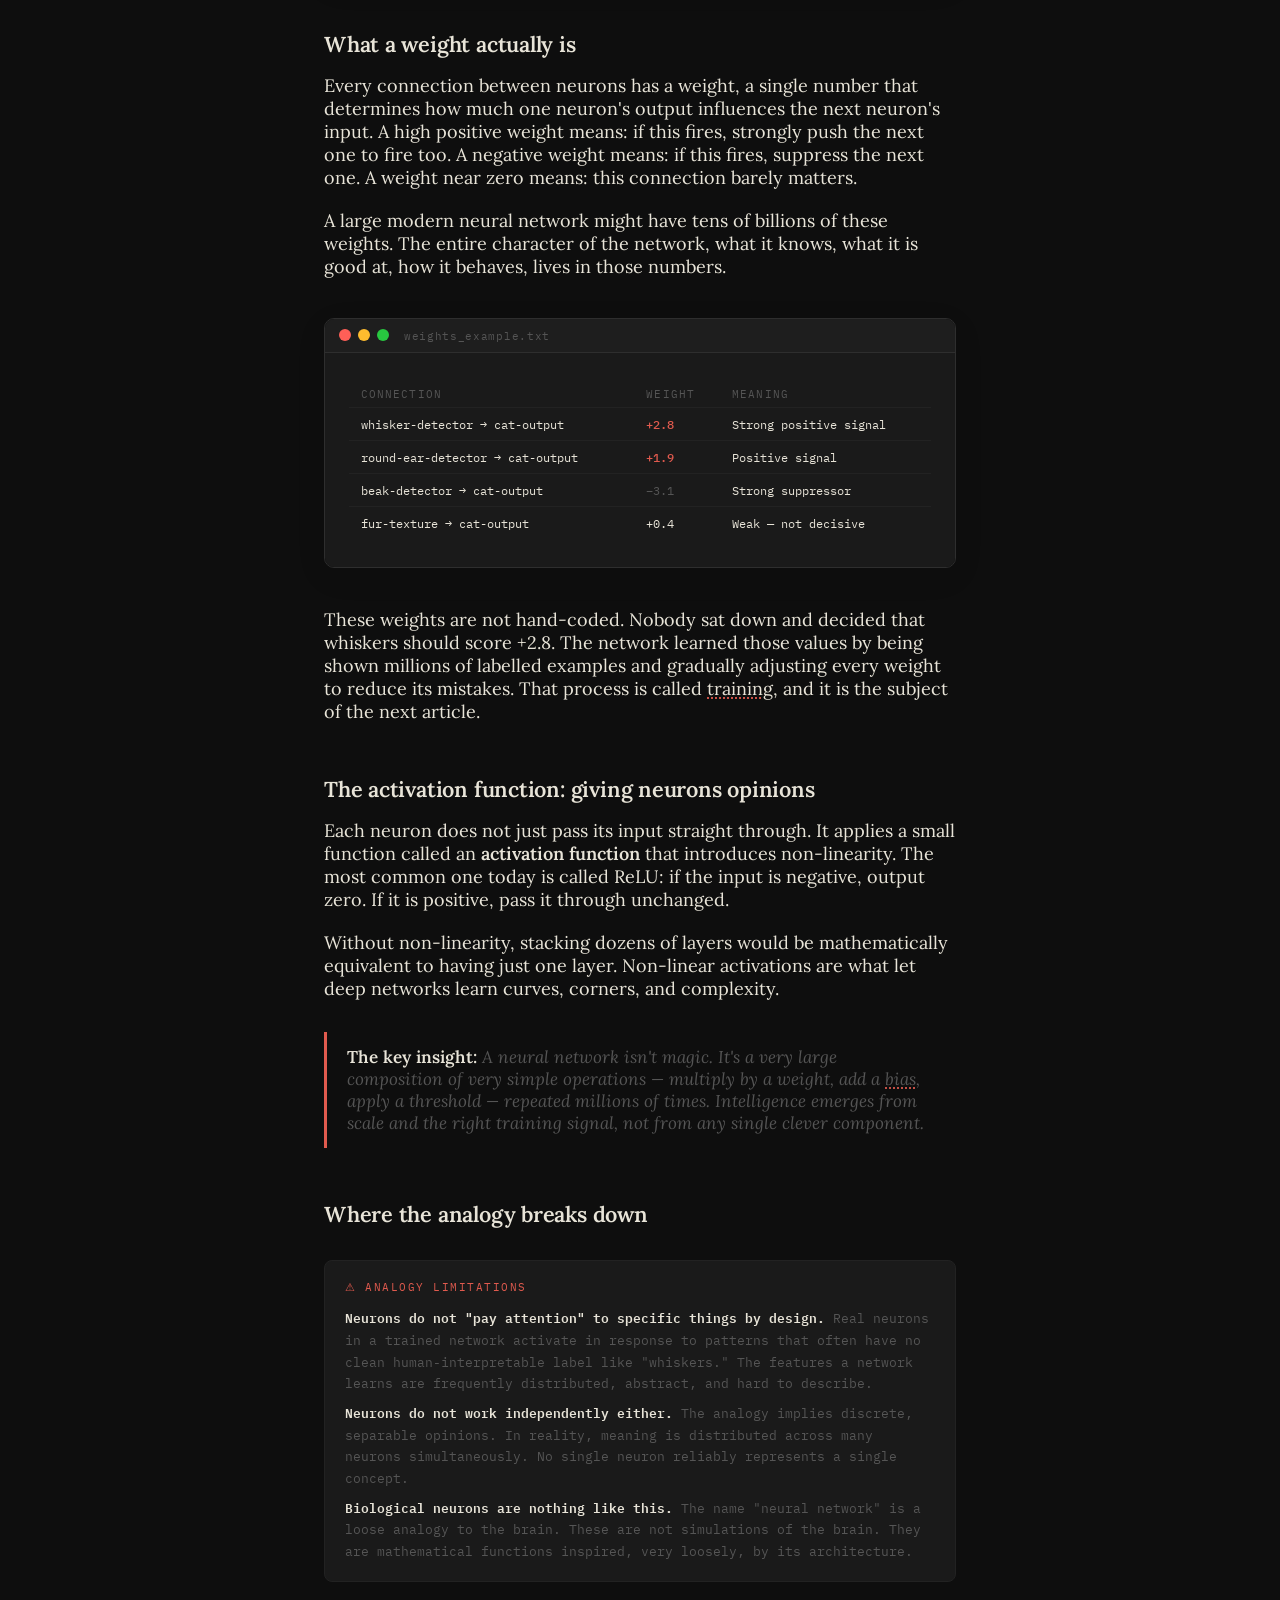
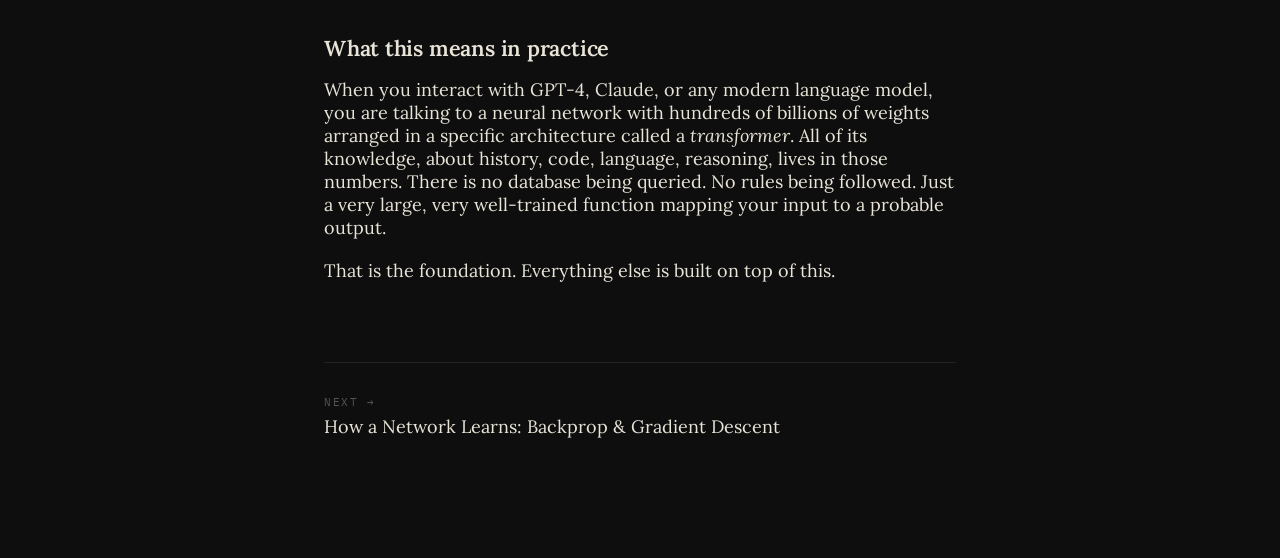
==== commit 0d2f60b0: "Add favicon + coming soon state for unpublished articles - favicon.svg: right-arrow in terminal gree" ====
--- a/docs/article-01-neural-networks.html
+++ b/docs/article-01-neural-networks.html
@@ -8,6 +8,7 @@
 <link rel="preconnect" href="https://fonts.googleapis.com">
 <link href="https://fonts.googleapis.com/css2?family=Lora:ital,wght@0,400;0,600;1,400&family=IBM+Plex+Mono:wght@300;400;500&display=swap" rel="stylesheet">
 <link rel="stylesheet" href="assets/styles.css">
+<link rel="icon" type="image/svg+xml" href="favicon.svg">
 <style>
   body { padding-bottom: 120px; }
 
--- a/docs/assets/styles.css
+++ b/docs/assets/styles.css
@@ -154,6 +154,12 @@
 .back-link:hover .back-arrow    { transform: translateX(-3px); }
 .back-arrow                     { transition: transform 0.15s; }
 
+/* ── MOBILE (≤600px) ── */
+@media (max-width: 600px) {
+  .titlebar-center { display: none; }
+  .prompt-left     { display: none; }
+}
+
 /* ── GLOSSARY TERMS ── */
 .term {
   cursor: pointer;
@@ -204,6 +210,53 @@
      margin: 0 48px minimum so edge-anchored elements don't bleed outside. */
 }
 
+/* ── READ TIME (appended in terminal prompt bar) ── */
+.p-read-time {
+  color: var(--terminal-muted);
+  margin-left: 20px;
+}
+
+/* ── TABLE OF CONTENTS SIDEBAR ──────────────────────────────
+   Fixed left of the centered article column. Right edge sits
+   ~20px left of the article's left edge at any viewport width.
+   Hidden below 1000px — mobile gets single-column only.
+   ─────────────────────────────────────────────────────────── */
+.toc-sidebar {
+  position: fixed;
+  /* 50% - half article width (340px) - sidebar width (150px) - gap (20px) */
+  left: max(8px, calc(50% - 510px));
+  top: 116px;   /* clears the 91px header + breathing room */
+  width: 150px;
+  z-index: 50;
+}
+@media (max-width: 999px) {
+  .toc-sidebar { display: none; }
+}
+.toc-rule {
+  border: none;
+  border-top: 1px solid var(--border);
+  margin: 0 0 10px 10px;
+}
+.toc-sidebar ul {
+  list-style: none;
+}
+.toc-link {
+  font-family: 'IBM Plex Mono', monospace;
+  font-size: 0.7rem;
+  color: var(--muted);
+  text-decoration: none;
+  display: block;
+  padding: 3px 0 3px 10px;
+  line-height: 1.45;
+  border-left: 2px solid transparent;
+  transition: color 0.15s, border-color 0.15s;
+}
+.toc-link:hover { color: var(--text); }
+.toc-link.active {
+  color: var(--accent);
+  border-left-color: var(--accent);
+}
+
 /* ── SHARED ARTICLE BASE ── */
 article {
   max-width: 680px;
